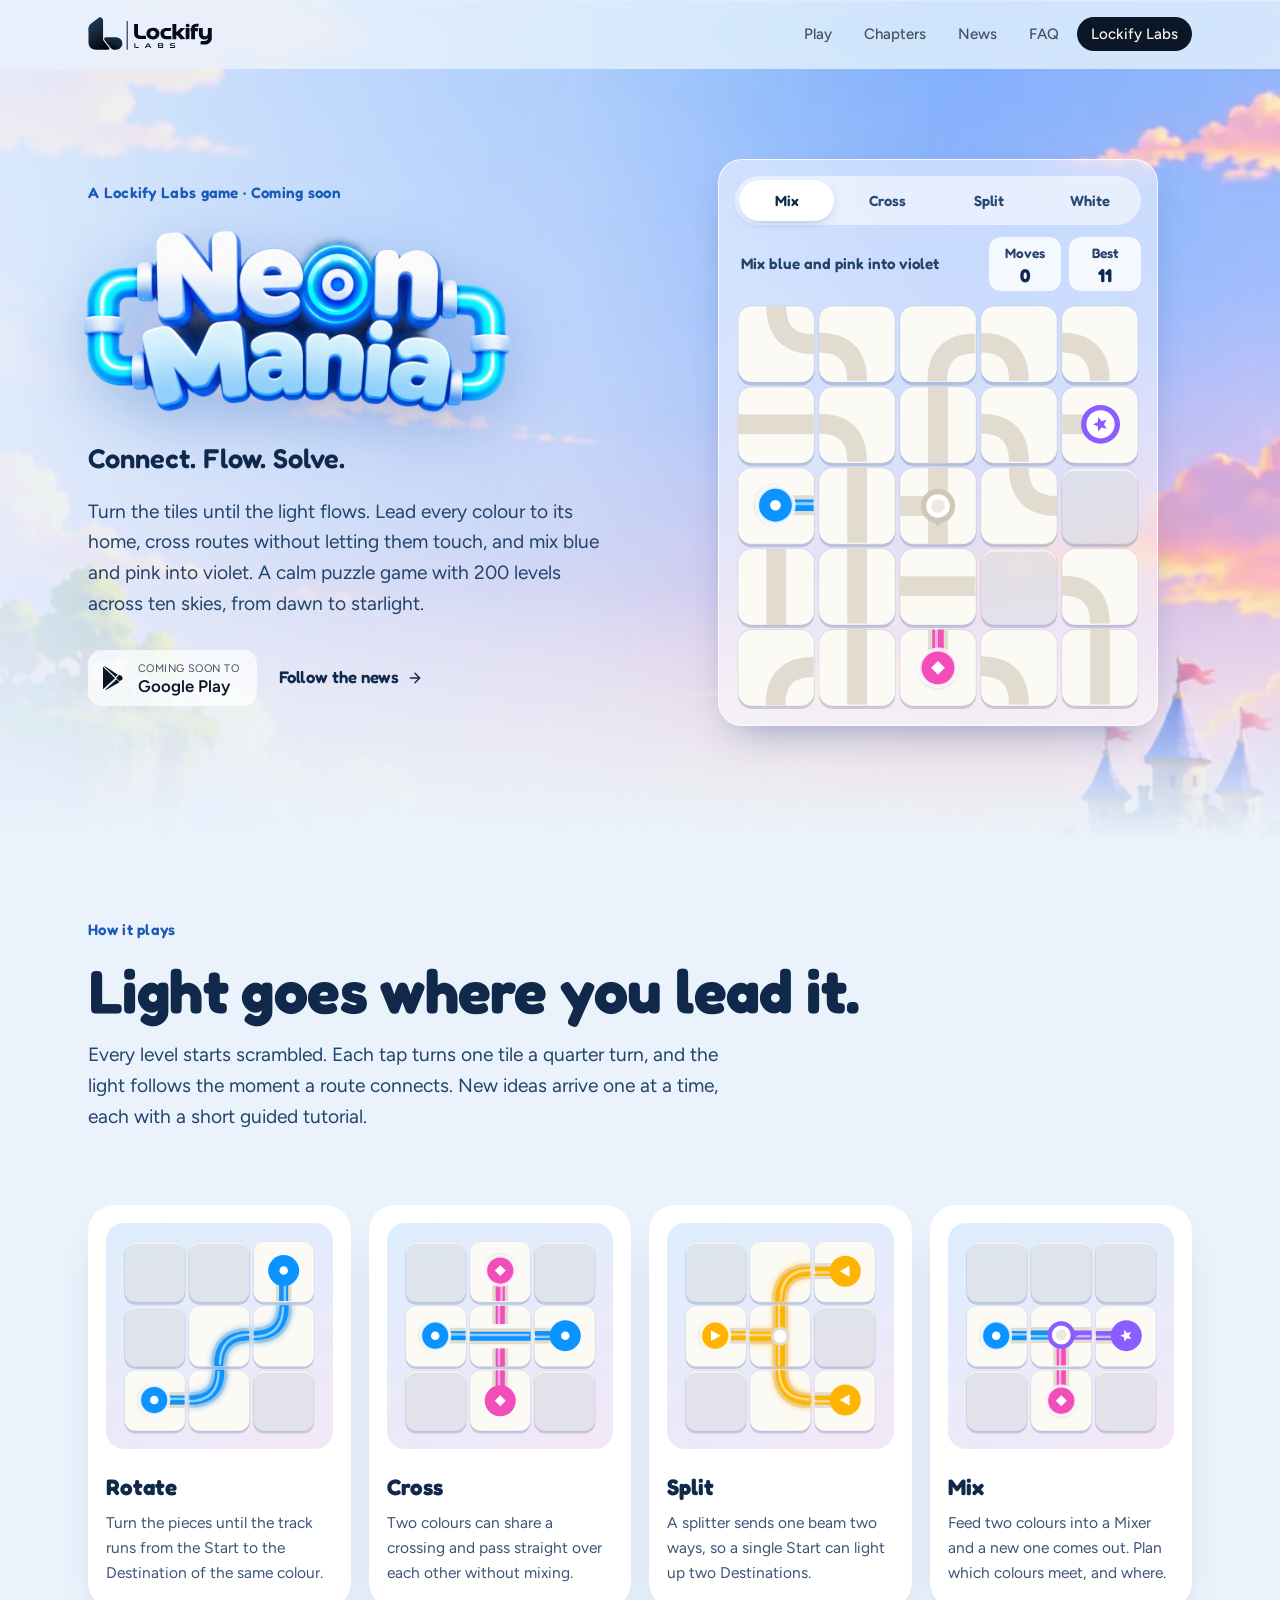
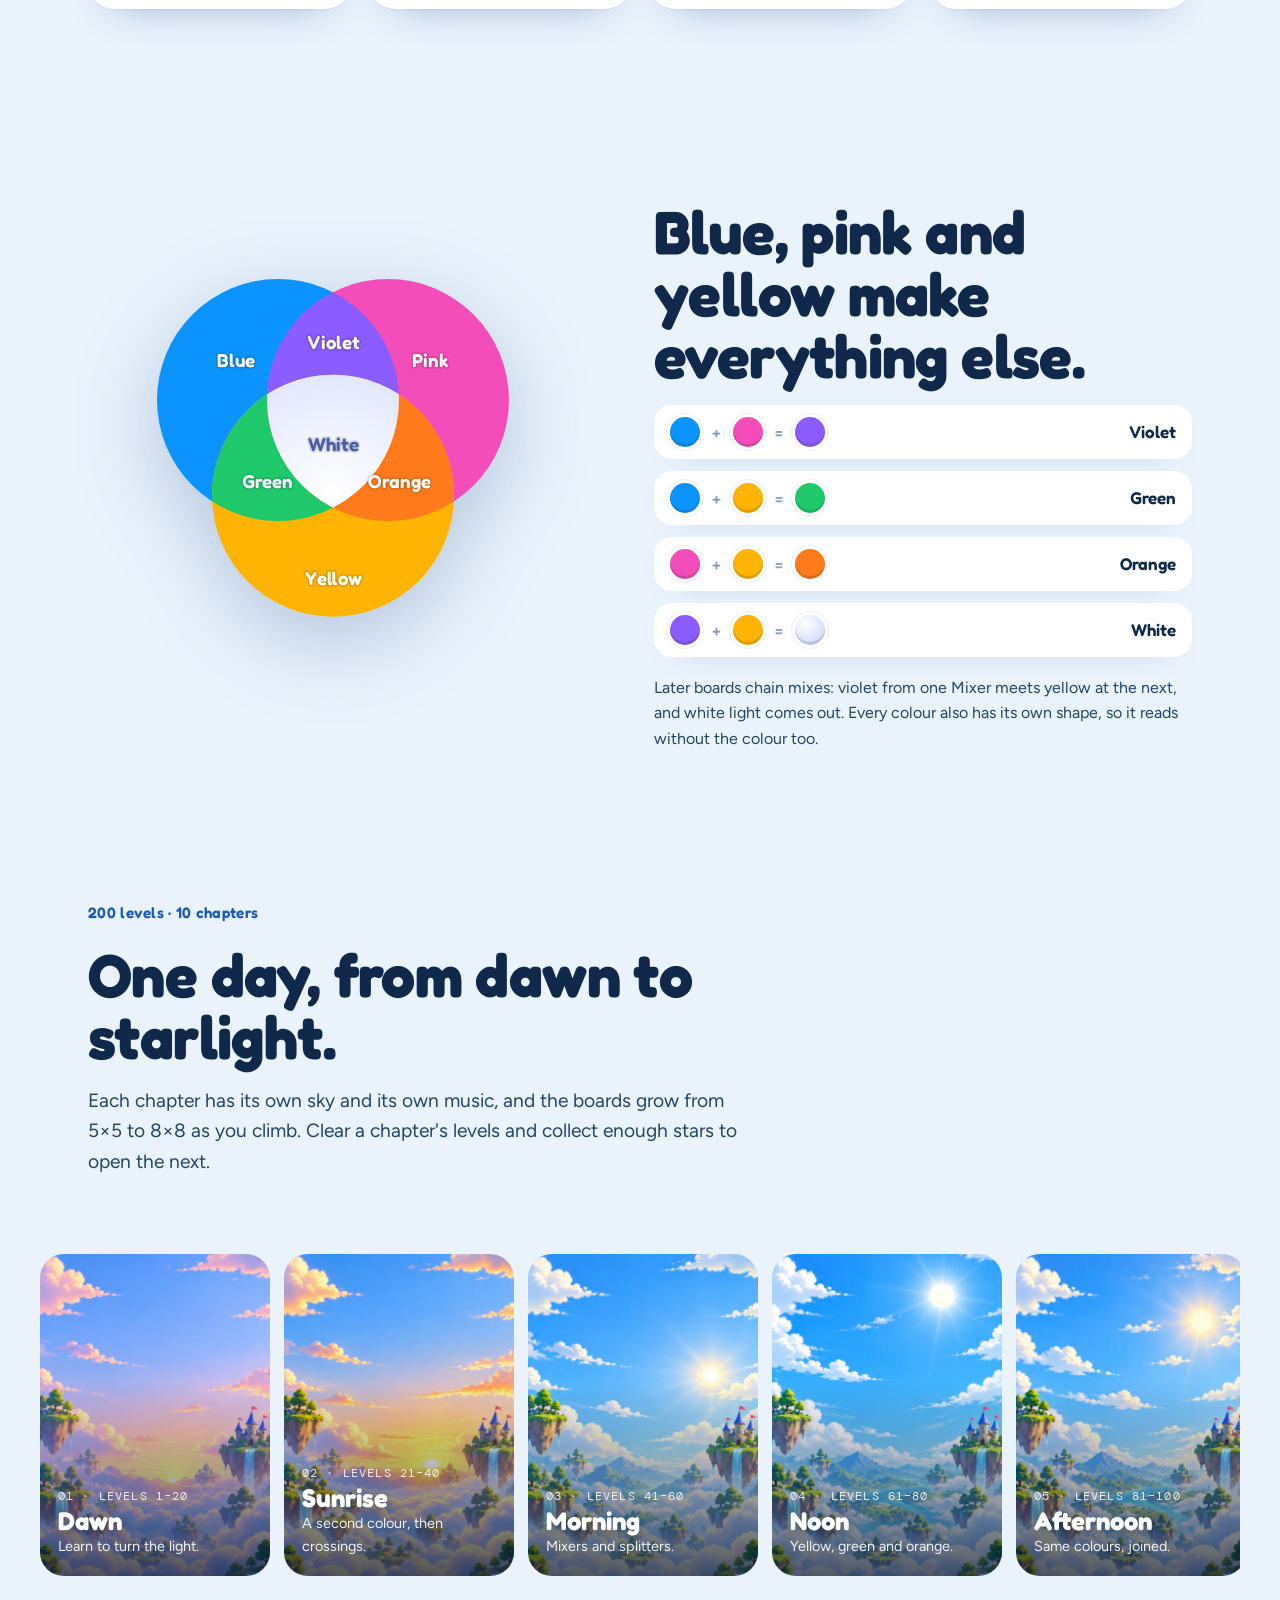
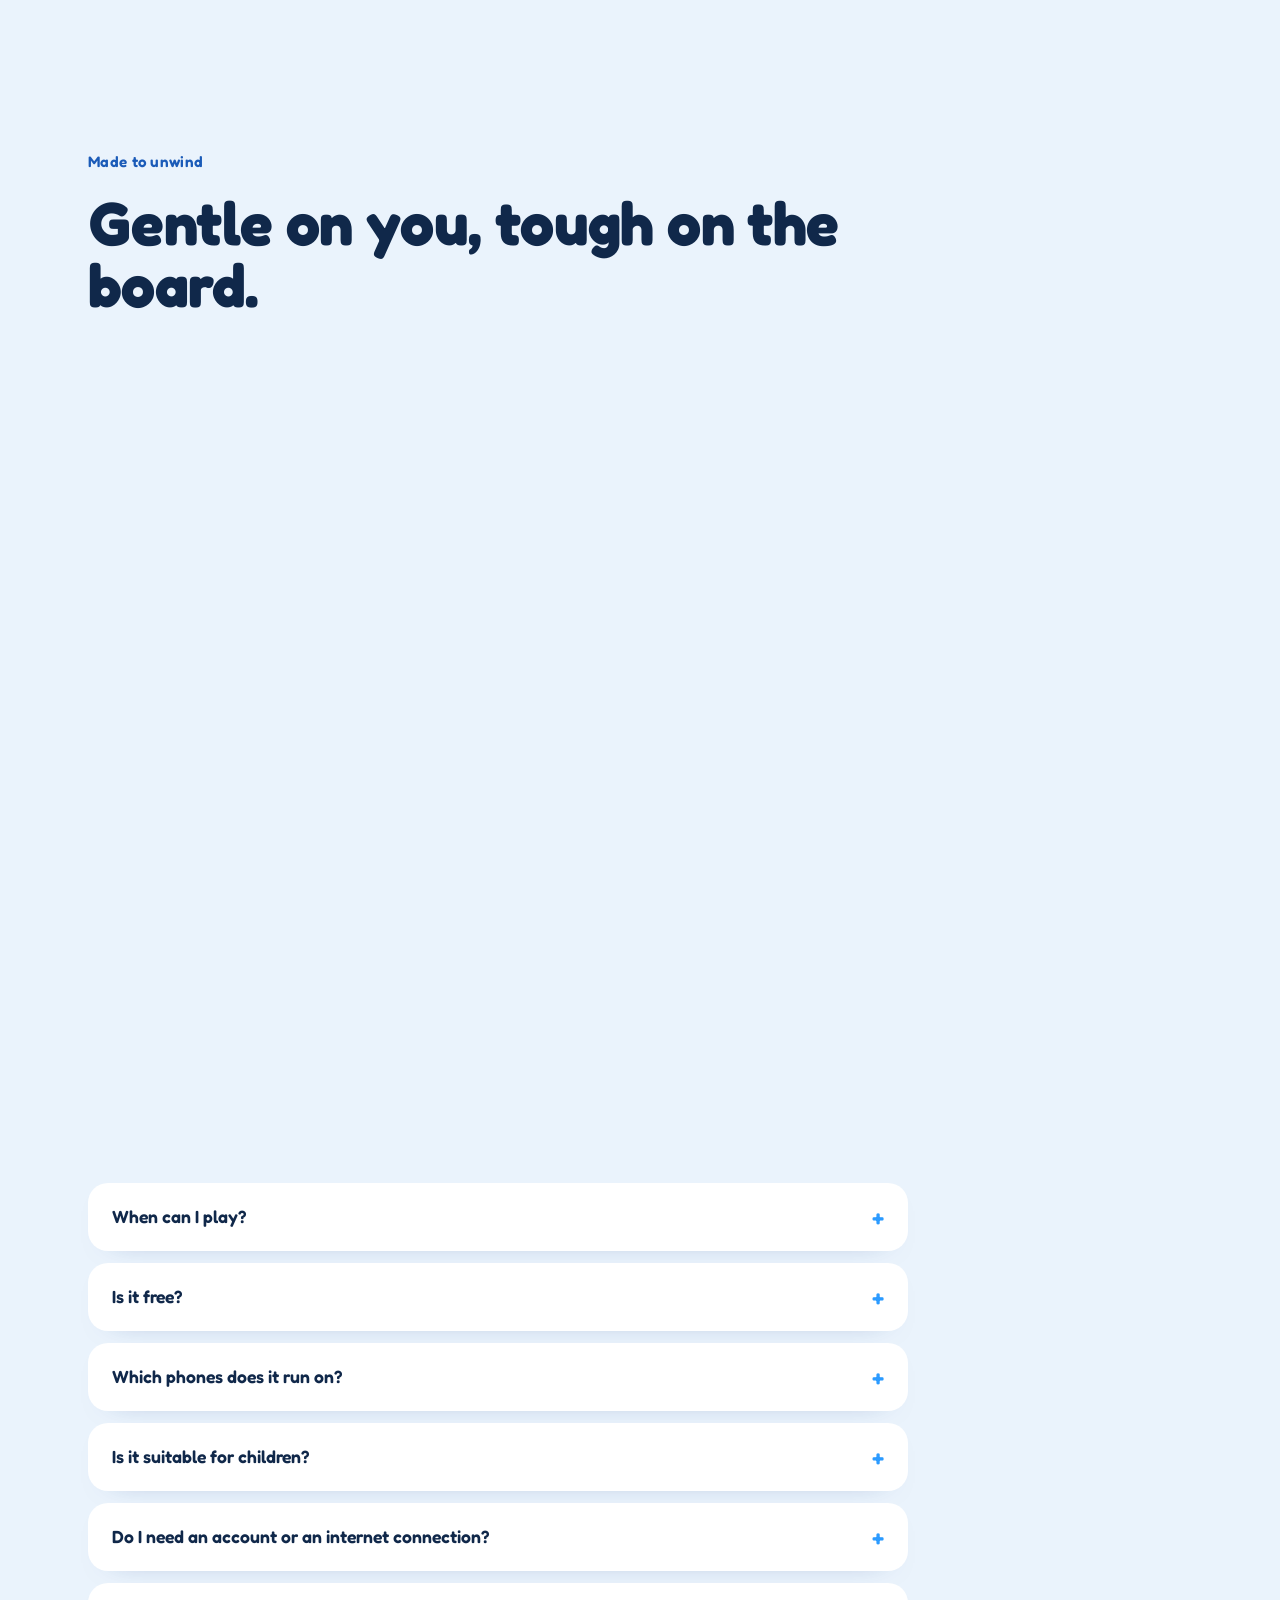
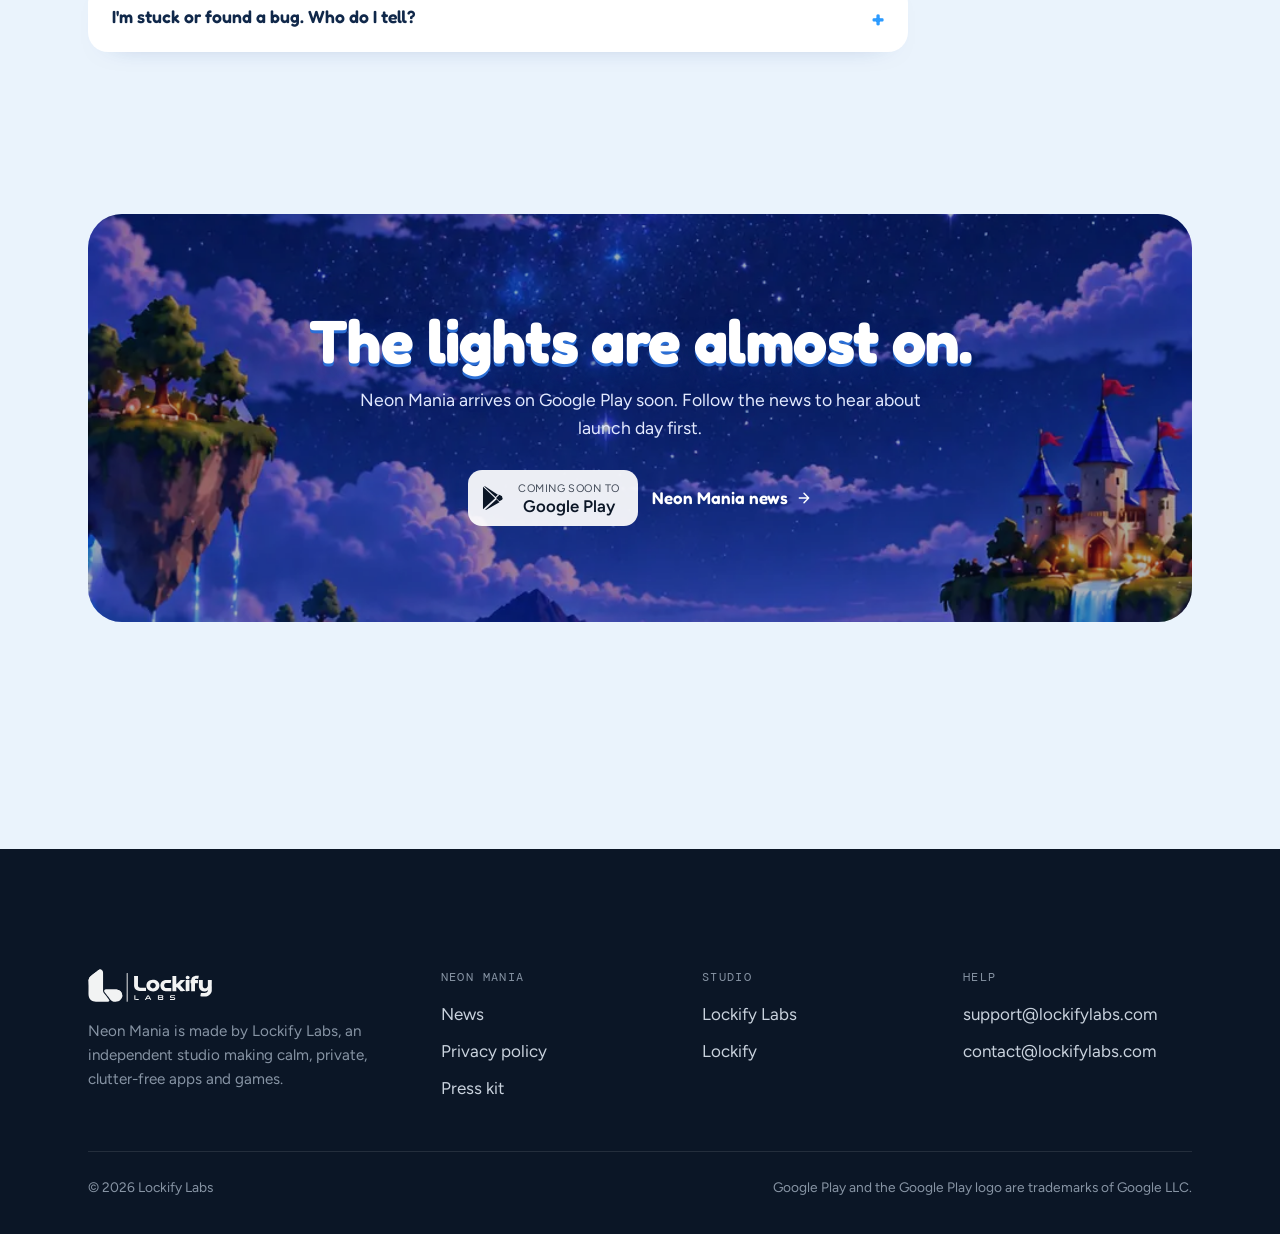
==== neon-mania/index.html @ a0895715 "Website v1 added" ====
<!DOCTYPE html>
<html lang="en">
<head>
  <meta charset="UTF-8">
  <meta name="viewport" content="width=device-width, initial-scale=1.0">
  <title>Neon Mania — A calm puzzle game about light</title>
  <meta name="description" content="Rotate tiles to lead each colour home, cross routes without touching, and mix blue and pink into violet. 200 levels across ten skies. Coming soon to Google Play.">
  <meta name="theme-color" content="#EAF3FC">
  <link rel="canonical" href="https://lockifylabs.com/neon-mania/">
  <meta property="og:type" content="website">
  <meta property="og:site_name" content="Lockify Labs">
  <meta property="og:title" content="Neon Mania — A calm puzzle game about light">
  <meta property="og:description" content="Connect. Flow. Solve. 200 levels across ten skies, coming soon to Google Play.">
  <meta property="og:url" content="https://lockifylabs.com/neon-mania/">
  <meta property="og:image" content="https://lockifylabs.com/assets/img/neon-mania-logo.png">
  <link rel="icon" type="image/png" href="/assets/img/neon-mania-icon.png">
  <link rel="apple-touch-icon" href="/assets/img/neon-mania-icon.png">
  <link rel="preconnect" href="https://fonts.googleapis.com">
  <link rel="preconnect" href="https://fonts.gstatic.com" crossorigin>
  <link href="https://fonts.googleapis.com/css2?family=Bricolage+Grotesque:opsz,wght@12..96,500..800&family=DM+Mono&family=Figtree:wght@400;500;600&family=Fredoka:wght@500;600;700&family=Instrument+Serif:ital@1&display=swap" rel="stylesheet">
  <link rel="stylesheet" href="/assets/css/site.css">
  <link rel="stylesheet" href="/assets/css/neon-mania.css">
  <script type="application/ld+json">
  {"@context":"https://schema.org","@type":"VideoGame","name":"Neon Mania","url":"https://lockifylabs.com/neon-mania/","genre":"Puzzle","gamePlatform":"Android","operatingSystem":"Android 11+","publisher":{"@type":"Organization","name":"Lockify Labs","url":"https://lockifylabs.com/"},"image":"https://lockifylabs.com/assets/img/neon-mania-icon.png"}
  </script>
</head>
<body class="nm">
<a class="skip" href="#main">Skip to content</a>

<header class="nav">
  <div class="wrap nav-inner">
    <a class="brand" href="/" aria-label="Lockify Labs home"><img src="/assets/brand/lockify-labs-logo-tight.svg" alt="Lockify Labs" width="111" height="30"></a>
    <button class="nav-toggle" aria-label="Menu" aria-expanded="false" aria-controls="nav-links"><span></span></button>
    <ul class="nav-links" id="nav-links">
      <li><a href="#play">Play</a></li>
      <li><a href="#chapters">Chapters</a></li>
      <li><a href="/neon-mania/updates/">News</a></li>
      <li><a href="#faq">FAQ</a></li>
      <li><a class="nav-cta" href="/">Lockify Labs</a></li>
    </ul>
  </div>
</header>

<main id="main">

  <!-- Hero -->
  <section class="nm-hero" id="play">
    <div class="sky"></div>
    <div class="wrap nm-hero-grid">
      <div>
        <span class="nm-eyebrow reveal">A Lockify Labs game · Coming soon</span>
        <h1><img class="nm-logo reveal d1" src="/assets/img/neon-mania-logo.png" alt="Neon Mania" width="1024" height="500"></h1>
        <p class="nm-tagline reveal d1">Connect. Flow. Solve.</p>
        <p class="nm-lede reveal d2">Turn the tiles until the light flows. Lead every colour to its home, cross routes without letting them touch, and mix blue and pink into violet. A calm puzzle game with 200 levels across ten skies, from dawn to starlight.</p>
        <div class="nm-actions reveal d3">
          <span class="play-badge is-soon" aria-label="Coming soon to Google Play">
            <svg viewBox="0 0 24 24" fill="currentColor"><path d="M3.18 23.76c.37.21.8.22 1.17.02l13.12-7.56-2.9-2.9-11.39 10.44zM20.07 10.3 17.35 8.74l-3.24 3.24 3.24 3.24 2.74-1.58c.78-.45.78-1.89-.02-2.34zM1.01.76C.99.84.98.93.98 1.02v21.96c0 .09.01.18.03.26l12.14-11.11L1.01.76zm15.27 8.28L3.35.47C2.98.27 2.57.29 2.2.5l11.39 10.43 2.69-2.69z"/></svg>
            <span><small>Coming soon to</small><strong>Google Play</strong></span>
          </span>
          <a class="arrow-link" href="/neon-mania/updates/">Follow the news
            <svg viewBox="0 0 24 24" fill="none" stroke="currentColor" stroke-width="2.2" stroke-linecap="round" stroke-linejoin="round"><path d="M5 12h14M12 5l7 7-7 7"/></svg></a>
        </div>
      </div>

      <div class="play-card frost reveal d2">
        <div class="play-tabs" role="tablist" aria-label="Puzzles">
          <button role="tab" aria-selected="true" data-puzzle="mixer">Mix</button>
          <button role="tab" aria-selected="false" data-puzzle="crossing">Cross</button>
          <button role="tab" aria-selected="false" data-puzzle="splitter">Split</button>
          <button role="tab" aria-selected="false" data-puzzle="white">White</button>
        </div>
        <div class="play-hud">
          <span class="play-hint" data-hint>Tap a tile to turn it</span>
          <span class="hud-box">Moves<b data-moves>0</b></span>
          <span class="hud-box">Best<b data-best>0</b></span>
        </div>
        <div id="play-board"></div>
        <div class="play-win" data-win aria-live="polite">
          <span><span class="stars" data-stars>★★★</span> <span data-win-text>Solved!</span></span>
          <button class="gloss" data-next>Next</button>
        </div>
      </div>
    </div>
  </section>

  <!-- Mechanics -->
  <section class="section" style="padding-top:clamp(40px,6vw,80px)">
    <div class="wrap">
      <div class="section-head">
        <span class="nm-eyebrow reveal">How it plays</span>
        <h2 class="nm-title dark reveal d1">Light goes where you lead it.</h2>
        <p class="nm-lede reveal d2">Every level starts scrambled. Each tap turns one tile a quarter turn, and the light follows the moment a route connects. New ideas arrive one at a time, each with a short guided tutorial.</p>
      </div>
      <div class="mech-grid">
        <article class="mech reveal"><div class="mech-board" data-mini="route"></div><h3>Rotate</h3><p>Turn the pieces until the track runs from the Start to the Destination of the same colour.</p></article>
        <article class="mech reveal d1"><div class="mech-board" data-mini="cross"></div><h3>Cross</h3><p>Two colours can share a crossing and pass straight over each other without mixing.</p></article>
        <article class="mech reveal d2"><div class="mech-board" data-mini="split"></div><h3>Split</h3><p>A splitter sends one beam two ways, so a single Start can light up two Destinations.</p></article>
        <article class="mech reveal d3"><div class="mech-board" data-mini="mix"></div><h3>Mix</h3><p>Feed two colours into a Mixer and a new one comes out. Plan which colours meet, and where.</p></article>
      </div>
    </div>
  </section>

  <!-- Colour wheel -->
  <section class="section" style="padding-top:0">
    <div class="wrap wheel">
      <svg class="venn reveal" viewBox="0 0 400 400" aria-hidden="true">
        <defs>
          <clipPath id="cv-b"><circle cx="150" cy="150" r="110"/></clipPath>
          <clipPath id="cv-p"><circle cx="250" cy="150" r="110"/></clipPath>
          <clipPath id="cv-y"><circle cx="200" cy="237" r="110"/></clipPath>
          <radialGradient id="cv-w"><stop offset="0" stop-color="#fff"/><stop offset="1" stop-color="#E4E8FF"/></radialGradient>
        </defs>
        <circle cx="150" cy="150" r="110" fill="#0B93FF"/>
        <circle cx="250" cy="150" r="110" fill="#F24DB8"/>
        <circle cx="200" cy="237" r="110" fill="#FFB302"/>
        <g clip-path="url(#cv-b)"><circle cx="250" cy="150" r="110" fill="#8B5CFF"/><circle cx="200" cy="237" r="110" fill="#1FC96B"/></g>
        <g clip-path="url(#cv-p)"><circle cx="200" cy="237" r="110" fill="#FF7A1A"/></g>
        <g clip-path="url(#cv-b)"><g clip-path="url(#cv-p)"><circle cx="200" cy="237" r="110" fill="url(#cv-w)"/></g></g>
        <g class="venn-labels" font-family="Fredoka, sans-serif" font-weight="600" font-size="17" fill="#fff" text-anchor="middle">
          <text x="112" y="120">Blue</text><text x="288" y="120">Pink</text><text x="200" y="318">Yellow</text>
          <text x="200" y="104">Violet</text><text x="140" y="230">Green</text><text x="260" y="230">Orange</text>
          <text x="200" y="196" fill="#4A5BA8">White</text>
        </g>
      </svg>
      <div>
        <span class="nm-eyebrow reveal">Seven colours, one wheel</span>
        <h2 class="nm-title dark reveal d1" style="margin:14px 0 18px">Blue, pink and yellow make everything else.</h2>
        <div class="recipes">
          <div class="recipe reveal"><i class="c-blue"></i><span class="op">+</span><i class="c-pink"></i><span class="op">=</span><i class="c-violet"></i><span class="name">Violet</span></div>
          <div class="recipe reveal d1"><i class="c-blue"></i><span class="op">+</span><i class="c-yellow"></i><span class="op">=</span><i class="c-green"></i><span class="name">Green</span></div>
          <div class="recipe reveal d2"><i class="c-pink"></i><span class="op">+</span><i class="c-yellow"></i><span class="op">=</span><i class="c-orange"></i><span class="name">Orange</span></div>
          <div class="recipe reveal d3"><i class="c-violet"></i><span class="op">+</span><i class="c-yellow"></i><span class="op">=</span><i class="c-white"></i><span class="name">White</span></div>
        </div>
        <p class="nm-lede reveal" style="margin-top:18px;font-size:1rem">Later boards chain mixes: violet from one Mixer meets yellow at the next, and white light comes out. Every colour also has its own shape, so it reads without the colour too.</p>
      </div>
    </div>
  </section>

  <!-- Chapters -->
  <section class="section" id="chapters" style="padding-top:0">
    <div class="wrap">
      <div class="section-head">
        <span class="nm-eyebrow reveal">200 levels · 10 chapters</span>
        <h2 class="nm-title dark reveal d1">One day, from dawn to starlight.</h2>
        <p class="nm-lede reveal d2">Each chapter has its own sky and its own music, and the boards grow from 5×5 to 8×8 as you climb. Clear a chapter's levels and collect enough stars to open the next.</p>
      </div>
      <div class="chapters reveal" tabindex="0" aria-label="Chapters">
        <article class="chapter"><img src="/assets/img/skies/dawn.webp" alt="" loading="lazy"><span class="n">01 · LEVELS 1–20</span><h3>Dawn</h3><p>Learn to turn the light.</p></article>
        <article class="chapter"><img src="/assets/img/skies/sunrise.webp" alt="" loading="lazy"><span class="n">02 · LEVELS 21–40</span><h3>Sunrise</h3><p>A second colour, then crossings.</p></article>
        <article class="chapter"><img src="/assets/img/skies/morning.webp" alt="" loading="lazy"><span class="n">03 · LEVELS 41–60</span><h3>Morning</h3><p>Mixers and splitters.</p></article>
        <article class="chapter"><img src="/assets/img/skies/noon.webp" alt="" loading="lazy"><span class="n">04 · LEVELS 61–80</span><h3>Noon</h3><p>Yellow, green and orange.</p></article>
        <article class="chapter"><img src="/assets/img/skies/afternoon.webp" alt="" loading="lazy"><span class="n">05 · LEVELS 81–100</span><h3>Afternoon</h3><p>Same colours, joined.</p></article>
        <article class="chapter"><img src="/assets/img/skies/golden-hour.webp" alt="" loading="lazy"><span class="n">06 · LEVELS 101–120</span><h3>Golden Hour</h3><p>Bigger boards, white light.</p></article>
        <article class="chapter"><img src="/assets/img/skies/sunset.webp" alt="" loading="lazy"><span class="n">07 · LEVELS 121–140</span><h3>Sunset</h3><p>Build white from scratch.</p></article>
        <article class="chapter"><img src="/assets/img/skies/dusk.webp" alt="" loading="lazy"><span class="n">08 · LEVELS 141–160</span><h3>Dusk</h3><p>Onto the 8×8 boards.</p></article>
        <article class="chapter"><img src="/assets/img/skies/night.webp" alt="" loading="lazy"><span class="n">09 · LEVELS 161–180</span><h3>Night</h3><p>Long chains, many crossings.</p></article>
        <article class="chapter"><img src="/assets/img/skies/starlight.webp" alt="" loading="lazy"><span class="n">10 · LEVELS 181–200</span><h3>Starlight</h3><p>The finale.</p></article>
      </div>
    </div>
  </section>

  <!-- Features -->
  <section class="section" style="padding-top:0">
    <div class="wrap">
      <div class="section-head">
        <span class="nm-eyebrow reveal">Made to unwind</span>
        <h2 class="nm-title dark reveal d1">Gentle on you, tough on the board.</h2>
      </div>
      <div class="feats">
        <div class="feat reveal"><div class="feat-ico" style="background:#FFB302"><svg viewBox="0 0 24 24" fill="currentColor"><path d="M12 2.5l2.9 6 6.6.9-4.8 4.6 1.2 6.5L12 17.4l-5.9 3.1 1.2-6.5L2.5 9.4l6.6-.9z"/></svg></div><h3>Stars and Perfect</h3><p>Fewer taps earn more stars. Match the fewest moves possible, with no help, and the level turns gold.</p></div>
        <div class="feat reveal d1"><div class="feat-ico" style="background:#F24DB8"><svg viewBox="0 0 24 24" fill="none" stroke="currentColor" stroke-width="2" stroke-linecap="round" stroke-linejoin="round"><rect x="3" y="8" width="18" height="13" rx="2"/><path d="M12 8v13M3 12h18M7.5 8a2.5 2.5 0 1 1 4.5-1.5A2.5 2.5 0 1 1 16.5 8"/></svg></div><h3>Daily Gift</h3><p>A small present every day: extra moves, extra time, hints and solutions.</p></div>
        <div class="feat reveal d2"><div class="feat-ico" style="background:#0B93FF"><svg viewBox="0 0 24 24" fill="none" stroke="currentColor" stroke-width="2" stroke-linecap="round" stroke-linejoin="round"><circle cx="12" cy="12" r="9"/><path d="M9.5 9a2.5 2.5 0 1 1 3.5 2.3c-.6.3-1 .9-1 1.6V14M12 17.5h.01"/></svg></div><h3>Guided tutorials</h3><p>Each new idea gets a short hands-on lesson you can skip, and replay any time.</p></div>
        <div class="feat reveal"><div class="feat-ico" style="background:#8B5CFF"><svg viewBox="0 0 24 24" fill="none" stroke="currentColor" stroke-width="2" stroke-linecap="round" stroke-linejoin="round"><path d="M9 18V5l12-2v13"/><circle cx="6" cy="18" r="3"/><circle cx="18" cy="16" r="3"/></svg></div><h3>Music that follows the sky</h3><p>Soft layered music changes with each chapter, from birdsong at dawn to quiet night tones.</p></div>
        <div class="feat reveal d1"><div class="feat-ico" style="background:#1FC96B"><svg viewBox="0 0 24 24" fill="none" stroke="currentColor" stroke-width="2" stroke-linecap="round" stroke-linejoin="round"><path d="M18 10h-1.26A8 8 0 1 0 9 20h9a5 5 0 0 0 0-10z"/></svg></div><h3>Your progress, safe</h3><p>No account needed. Sign in to Google Play Games to back up your progress and carry it to a new phone.</p></div>
        <div class="feat reveal d2"><div class="feat-ico" style="background:#FF7A1A"><svg viewBox="0 0 24 24" fill="none" stroke="currentColor" stroke-width="2" stroke-linecap="round" stroke-linejoin="round"><circle cx="7" cy="7" r="3"/><path d="M17 4l3 5h-6z"/><rect x="4" y="14" width="6" height="6" rx="1"/><path d="M17 14l3 3-3 3-3-3z"/></svg></div><h3>Colour and shape</h3><p>Every colour carries its own symbol, so routes stay readable for colour-blind players.</p></div>
      </div>
    </div>
  </section>

  <!-- FAQ -->
  <section class="section" id="faq" style="padding-top:0">
    <div class="wrap">
      <div class="section-head">
        <span class="nm-eyebrow reveal">Questions</span>
        <h2 class="nm-title dark reveal d1">Good to know</h2>
      </div>
      <div class="faq reveal">
        <details><summary>When can I play?</summary><p>Neon Mania is coming soon to Google Play. Check the <a href="/neon-mania/updates/">news page</a>, or come back here; the button above will change to a download link on launch day.</p></details>
        <details><summary>Is it free?</summary><p>Yes, it is free to play. You can watch an optional ad for extra items, there are occasional ads between levels, and item packs are available to buy. Neon Mania Plus is a one-time purchase that removes the ads between levels.</p></details>
        <details><summary>Which phones does it run on?</summary><p>Android phones and tablets running Android 11 or newer. An iPhone version is not planned yet.</p></details>
        <details><summary>Is it suitable for children?</summary><p>Yes. Neon Mania is made for all ages. Younger players never see personalised ads, and children under 13 only see ads suitable for them. The <a href="/neon-mania/privacy/">privacy policy</a> has the details.</p></details>
        <details><summary>Do I need an account or an internet connection?</summary><p>No account is needed, and the levels play offline. Ads, purchases and the optional Google Play Games cloud save need a connection.</p></details>
        <details><summary>I'm stuck or found a bug. Who do I tell?</summary><p>Write to <a href="mailto:support@lockifylabs.com">support@lockifylabs.com</a>, or use Settings → Send Feedback in the game, which fills in your phone and game version for us.</p></details>
      </div>
    </div>
  </section>

  <!-- CTA -->
  <section class="section" style="padding-top:0">
    <div class="wrap">
      <div class="nm-cta reveal">
        <img src="/assets/img/skies/starlight.webp" alt="" loading="lazy">
        <h2 class="nm-title">The lights are almost on.</h2>
        <p>Neon Mania arrives on Google Play soon. Follow the news to hear about launch day first.</p>
        <div class="row">
          <span class="play-badge is-soon" aria-label="Coming soon to Google Play">
            <svg viewBox="0 0 24 24" fill="currentColor"><path d="M3.18 23.76c.37.21.8.22 1.17.02l13.12-7.56-2.9-2.9-11.39 10.44zM20.07 10.3 17.35 8.74l-3.24 3.24 3.24 3.24 2.74-1.58c.78-.45.78-1.89-.02-2.34zM1.01.76C.99.84.98.93.98 1.02v21.96c0 .09.01.18.03.26l12.14-11.11L1.01.76zm15.27 8.28L3.35.47C2.98.27 2.57.29 2.2.5l11.39 10.43 2.69-2.69z"/></svg>
            <span><small>Coming soon to</small><strong>Google Play</strong></span>
          </span>
          <a class="arrow-link" href="/neon-mania/updates/">Neon Mania news
            <svg viewBox="0 0 24 24" fill="none" stroke="currentColor" stroke-width="2.2" stroke-linecap="round" stroke-linejoin="round"><path d="M5 12h14M12 5l7 7-7 7"/></svg></a>
        </div>
      </div>
    </div>
  </section>

</main>

<footer class="footer" id="contact">
  <div class="wrap">
    <div class="footer-grid" style="padding-top:0">
      <div class="footer-brand">
        <img src="/assets/brand/lockify-labs-logo-tight.svg" alt="Lockify Labs" width="125" height="34">
        <p>Neon Mania is made by Lockify Labs, an independent studio making calm, private, clutter-free apps and games.</p>
      </div>
      <div><h4>Neon Mania</h4><ul><li><a href="/neon-mania/updates/">News</a></li><li><a href="/neon-mania/privacy/">Privacy policy</a></li><li><a href="/press/#neon-mania">Press kit</a></li></ul></div>
      <div><h4>Studio</h4><ul><li><a href="/">Lockify Labs</a></li><li><a href="https://getlockifyapp.com" rel="noopener">Lockify</a></li></ul></div>
      <div><h4>Help</h4><ul><li><a href="mailto:support@lockifylabs.com">support@lockifylabs.com</a></li><li><a href="mailto:contact@lockifylabs.com">contact@lockifylabs.com</a></li></ul></div>
    </div>
    <div class="footer-base"><span>© <span data-year>2026</span> Lockify Labs</span><span>Google Play and the Google Play logo are trademarks of Google LLC.</span></div>
  </div>
</footer>

<script src="/assets/js/site.js"></script>
<script src="/assets/js/board.js"></script>
<script>
  (function () {
    var N = 0, E = 1, S = 2, W = 3;
    var minis = {
      route: { rows: 3, cols: 3, solved: true, fill: 0, cells: [[2, 0, 'start', [E], 'blue'], [2, 1, 'curve', [W, N]], [1, 1, 'curve', [S, E]], [1, 2, 'curve', [W, N]], [0, 2, 'dest', [S], 'blue']] },
      cross: { rows: 3, cols: 3, solved: true, fill: 0, cells: [[1, 0, 'start', [E], 'blue'], [1, 1, 'cross'], [1, 2, 'dest', [W], 'blue'], [0, 1, 'start', [S], 'pink'], [2, 1, 'dest', [N], 'pink']] },
      split: { rows: 3, cols: 3, solved: true, fill: 0, cells: [[1, 0, 'start', [E], 'yellow'], [1, 1, 'splitter', [W, N, S]], [0, 1, 'curve', [S, E]], [0, 2, 'dest', [W], 'yellow'], [2, 1, 'curve', [N, E]], [2, 2, 'dest', [W], 'yellow']] },
      mix: { rows: 3, cols: 3, solved: true, fill: 0, cells: [[1, 0, 'start', [E], 'blue'], [2, 1, 'start', [N], 'pink'], [1, 1, 'mixer', [W, S, E]], [1, 2, 'dest', [W], 'violet']] }
    };
    document.querySelectorAll('[data-mini]').forEach(function (host) {
      var p = minis[host.getAttribute('data-mini')];
      p.label = host.parentNode.querySelector('h3').textContent + ' example';
      NeonBoard.mount(host, p, { interactive: false });
    });

    var order = ['mixer', 'crossing', 'splitter', 'white'];
    var hints = {
      mixer: 'Mix blue and pink into violet',
      crossing: 'Cross the two routes',
      splitter: 'Light both destinations',
      white: 'Violet and yellow make white'
    };
    var host = document.getElementById('play-board');
    var tabs = document.querySelectorAll('.play-tabs button');
    var movesEl = document.querySelector('[data-moves]');
    var bestEl = document.querySelector('[data-best]');
    var hintEl = document.querySelector('[data-hint]');
    var win = document.querySelector('[data-win]');
    var winText = document.querySelector('[data-win-text]');
    var starsEl = document.querySelector('[data-stars]');
    var current = 'mixer';

    // The game's own star rule (LevelThresholds): gold = min + max(2, 15%), silver = min + max(5, 40%).
    function stars(moves, min) {
      if (moves <= min + Math.max(2, Math.ceil(min * 0.15))) return 3;
      if (moves <= min + Math.max(5, Math.ceil(min * 0.4))) return 2;
      return 1;
    }

    function load(name) {
      current = name;
      tabs.forEach(function (t) { t.setAttribute('aria-selected', t.getAttribute('data-puzzle') === name ? 'true' : 'false'); });
      win.classList.remove('show');
      host.classList.remove('nb-won');
      hintEl.textContent = hints[name];
      movesEl.textContent = '0';
      var board = NeonBoard.mount(host, NeonPuzzles[name], {
        onMove: function (n) { movesEl.textContent = n; },
        onWin: function (n, min) {
          var s = stars(n, min);
          starsEl.innerHTML = '★★★'.slice(0, s) + '<span class="off">' + '★★★'.slice(0, 3 - s) + '</span>';
          winText.textContent = n <= min ? 'Perfect!' : 'Solved in ' + n + ' moves';
          win.classList.add('show');
        }
      });
      bestEl.textContent = board.minMoves;
    }

    tabs.forEach(function (t) { t.addEventListener('click', function () { load(t.getAttribute('data-puzzle')); }); });
    document.querySelector('[data-next]').addEventListener('click', function () {
      load(order[(order.indexOf(current) + 1) % order.length]);
    });
    load('mixer');
  })();
</script>
</body>
</html>
---- assets/css/site.css ----
/* Lockify Labs — studio styles shared by every page. */

:root {
  --paper: #F6F3EC;
  --paper-2: #EFEADF;
  --paper-3: #E6DFD1;
  --card: #FFFDF8;
  --ink: #0B1626;
  --ink-2: #44505F;
  --ink-3: #7D8693;
  --line: rgba(11, 22, 38, 0.11);
  --line-2: rgba(11, 22, 38, 0.2);
  --navy: #1C3550;
  --navy-2: #2E5079;
  --accent: #2E5BFF;

  --lockify-bg: #0C0E0D;
  --lockify-card: #151917;
  --lockify-teal: #3DD9A4;
  --lockify-text: #E4EAE5;
  --lockify-muted: #8A9B90;

  --nm-blue: #0B93FF;
  --nm-pink: #F24DB8;
  --nm-yellow: #FFB302;
  --nm-green: #1FC96B;
  --nm-orange: #FF7A1A;
  --nm-violet: #8B5CFF;

  --font-display: 'Bricolage Grotesque', 'Figtree', system-ui, sans-serif;
  --font-serif: 'Instrument Serif', Georgia, serif;
  --font-body: 'Figtree', system-ui, -apple-system, sans-serif;
  --font-mono: 'DM Mono', ui-monospace, monospace;
  --font-game: 'Fredoka', 'Figtree', system-ui, sans-serif;

  --wrap: 1200px;
  --gutter: clamp(16px, 4vw, 48px);
  --radius: 28px;
  --radius-sm: 16px;
  --ease: cubic-bezier(0.22, 1, 0.36, 1);
}

*, *::before, *::after { box-sizing: border-box; margin: 0; padding: 0; }
html { scroll-behavior: smooth; -webkit-text-size-adjust: 100%; }
body {
  background: var(--paper);
  color: var(--ink);
  font-family: var(--font-body);
  font-size: 17px;
  line-height: 1.6;
  -webkit-font-smoothing: antialiased;
  overflow-x: hidden;
}
img, svg { display: block; max-width: 100%; }
a { color: inherit; text-decoration: none; }
button { font: inherit; color: inherit; background: none; border: 0; cursor: pointer; }
::selection { background: var(--navy); color: var(--paper); }
:focus-visible { outline: 2px solid var(--accent); outline-offset: 3px; border-radius: 6px; }

.wrap { max-width: var(--wrap); margin: 0 auto; padding: 0 var(--gutter); }
.skip { position: absolute; left: -999px; top: 8px; background: var(--ink); color: var(--paper); padding: 8px 14px; border-radius: 8px; z-index: 100; }
.skip:focus { left: 8px; }

/* ── Type ── */
.eyebrow {
  font-family: var(--font-mono);
  font-size: 0.74rem;
  letter-spacing: 0.14em;
  text-transform: uppercase;
  color: var(--ink-3);
  display: inline-flex;
  align-items: center;
  gap: 10px;
}
.eyebrow::before { content: ''; width: 18px; height: 1px; background: currentColor; }
.display {
  font-family: var(--font-display);
  font-weight: 700;
  font-size: clamp(2.6rem, 7.2vw, 6.4rem);
  line-height: 0.96;
  letter-spacing: -0.035em;
}
.h2 {
  font-family: var(--font-display);
  font-weight: 700;
  font-size: clamp(2rem, 4.6vw, 3.6rem);
  line-height: 1.02;
  letter-spacing: -0.03em;
}
.h3 { font-family: var(--font-display); font-weight: 650; font-size: 1.35rem; letter-spacing: -0.015em; line-height: 1.2; }
.serif { font-family: var(--font-serif); font-style: italic; font-weight: 400; letter-spacing: -0.01em; }
.lede { font-size: clamp(1.05rem, 1.6vw, 1.22rem); color: var(--ink-2); max-width: 36em; }
.muted { color: var(--ink-3); }

/* ── Nav ── */
.nav {
  position: sticky; top: 0; z-index: 50;
  background: color-mix(in srgb, var(--paper) 82%, transparent);
  backdrop-filter: saturate(1.4) blur(14px);
  -webkit-backdrop-filter: saturate(1.4) blur(14px);
  border-bottom: 1px solid transparent;
  transition: border-color 0.3s;
}
.nav.scrolled { border-color: var(--line); }
.nav-inner { display: flex; align-items: center; justify-content: space-between; gap: 16px; height: 68px; }
.brand { display: flex; align-items: center; gap: 10px; flex-shrink: 0; }
.brand img { height: 34px; width: auto; }
.nav-links { display: flex; align-items: center; gap: 4px; list-style: none; }
.nav-links a {
  font-size: 0.94rem; font-weight: 500; color: var(--ink-2);
  padding: 8px 14px; border-radius: 999px; transition: background 0.2s, color 0.2s;
}
.nav-links a:hover, .nav-links a[aria-current] { background: var(--paper-2); color: var(--ink); }
.nav-links .nav-cta { background: var(--ink); color: var(--paper); }
.nav-links .nav-cta:hover { background: var(--navy); color: var(--paper); }
.nav-toggle { display: none; width: 42px; height: 42px; border-radius: 12px; align-items: center; justify-content: center; }
.nav-toggle span, .nav-toggle span::before, .nav-toggle span::after {
  display: block; width: 18px; height: 2px; background: var(--ink); border-radius: 2px; position: relative; transition: transform 0.3s var(--ease);
}
.nav-toggle span::before, .nav-toggle span::after { content: ''; position: absolute; left: 0; }
.nav-toggle span::before { top: -6px; }
.nav-toggle span::after { top: 6px; }
.nav.open .nav-toggle span { background: transparent; }
.nav.open .nav-toggle span::before { transform: translateY(6px) rotate(45deg); }
.nav.open .nav-toggle span::after { transform: translateY(-6px) rotate(-45deg); }

@media (max-width: 760px) {
  .nav-toggle { display: inline-flex; }
  .nav-links {
    position: absolute; top: 68px; left: 0; right: 0;
    flex-direction: column; align-items: stretch; gap: 2px;
    padding: 10px var(--gutter) 18px;
    background: var(--paper); border-bottom: 1px solid var(--line);
    display: none;
  }
  .nav.open .nav-links { display: flex; }
  .nav-links a { display: block; padding: 12px 14px; font-size: 1.05rem; }
}

/* ── Buttons ── */
.btn {
  display: inline-flex; align-items: center; justify-content: center; gap: 10px;
  font-weight: 600; font-size: 0.98rem; line-height: 1;
  padding: 15px 22px; border-radius: 999px;
  transition: transform 0.25s var(--ease), background 0.2s, box-shadow 0.25s;
}
.btn svg { width: 18px; height: 18px; flex-shrink: 0; }
.btn:hover { transform: translateY(-2px); }
.btn-ink { background: var(--ink); color: var(--paper); }
.btn-ink:hover { background: var(--navy); box-shadow: 0 10px 30px -12px rgba(11, 22, 38, 0.6); }
.btn-line { border: 1.5px solid var(--line-2); color: var(--ink); }
.btn-line:hover { border-color: var(--ink); }
.btn-soon { background: var(--paper-2); color: var(--ink-2); cursor: default; }
.btn-soon:hover { transform: none; }
.arrow-link { display: inline-flex; align-items: center; gap: 8px; font-weight: 600; }
.arrow-link svg { width: 16px; height: 16px; transition: transform 0.25s var(--ease); }
.arrow-link:hover svg { transform: translateX(4px); }

.play-badge {
  display: inline-flex; align-items: center; gap: 12px;
  background: var(--ink); color: #fff; border-radius: 14px; padding: 10px 18px 10px 14px;
  transition: transform 0.25s var(--ease);
}
.play-badge:hover { transform: translateY(-2px); }
.play-badge svg { width: 24px; height: 24px; }
.play-badge small { display: block; font-size: 0.68rem; letter-spacing: 0.04em; opacity: 0.75; text-transform: uppercase; }
.play-badge strong { display: block; font-size: 1.05rem; font-weight: 600; line-height: 1.1; }
.play-badge.is-soon { background: rgba(255, 255, 255, 0.72); color: var(--ink); cursor: default; }
.play-badge.is-soon:hover { transform: none; }

/* ── Sections ── */
.section { padding: clamp(80px, 12vw, 150px) 0; }
.section-head { display: grid; gap: 18px; margin-bottom: clamp(40px, 6vw, 72px); max-width: 820px; }
.rule { border: 0; border-top: 1px solid var(--line); }

/* ── Home hero ── */
.hero { padding: clamp(48px, 9vw, 110px) 0 clamp(56px, 8vw, 96px); position: relative; overflow-x: clip; }
.hero-grid { display: grid; grid-template-columns: 1.35fr 1fr; gap: clamp(32px, 6vw, 80px); align-items: center; }
.hero h1 { margin: 22px 0 28px; }
.hero h1 .serif { font-size: 1.08em; letter-spacing: -0.02em; }
.hero-actions { display: flex; flex-wrap: wrap; gap: 12px; margin-top: 36px; }
.hero-mark { position: relative; aspect-ratio: 1; max-width: 460px; justify-self: end; width: 100%; }
.hero-mark .halo {
  position: absolute; inset: 6%; border-radius: 50%;
  background: radial-gradient(closest-side, rgba(46, 91, 255, 0.16), rgba(46, 91, 255, 0) 70%);
  animation: breathe 6s ease-in-out infinite;
}
.hero-mark .orbit { position: absolute; inset: 0; border-radius: 50%; border: 1px dashed var(--line-2); animation: spin 60s linear infinite; }
.hero-mark .orbit::after {
  content: ''; position: absolute; top: 12%; left: 12%; width: 12px; height: 12px; border-radius: 50%;
  background: var(--nm-pink); box-shadow: 0 0 0 6px rgba(242, 77, 184, 0.15);
}
.hero-mark .orbit.two { inset: 13%; animation-duration: 38s; animation-direction: reverse; }
.hero-mark .orbit.two::after { background: var(--lockify-teal); box-shadow: 0 0 0 6px rgba(61, 217, 164, 0.18); top: auto; bottom: 4%; left: 50%; }
.hero-mark .orbit.three { inset: 26%; border-style: solid; border-color: var(--line); animation-duration: 24s; }
.hero-mark .orbit.three::after { background: var(--nm-yellow); box-shadow: 0 0 0 6px rgba(255, 179, 2, 0.18); top: 50%; left: auto; right: -6px; }
.hero-mark svg.mark { position: absolute; inset: 31%; width: 38%; height: 38%; overflow: visible; filter: drop-shadow(0 24px 30px rgba(11, 22, 38, 0.25)); }
.mark-stem { transform-box: fill-box; transform-origin: 50% 100%; animation: stem-up 0.9s var(--ease) both 0.15s; }
.mark-foot { transform-box: fill-box; transform-origin: 0% 0%; animation: latch 1.1s var(--ease) both 0.7s; }
@keyframes stem-up { from { transform: scaleY(0.15); opacity: 0; } to { transform: none; opacity: 1; } }
@keyframes latch { 0% { transform: rotate(-32deg); opacity: 0; } 55% { transform: rotate(5deg); opacity: 1; } 78% { transform: rotate(-2deg); } 100% { transform: none; opacity: 1; } }
@keyframes spin { to { transform: rotate(360deg); } }
@keyframes breathe { 50% { transform: scale(1.06); opacity: 0.8; } }

.ticker { border-block: 1px solid var(--line); overflow: hidden; white-space: nowrap; padding: 16px 0; }
.ticker-track { display: inline-flex; gap: 48px; animation: ticker 36s linear infinite; padding-left: 48px; }
.ticker span { font-family: var(--font-display); font-weight: 600; font-size: 1.15rem; color: var(--ink-2); display: inline-flex; align-items: center; gap: 48px; }
.ticker span::after { content: ''; width: 8px; height: 8px; border-radius: 50%; background: var(--line-2); }
@keyframes ticker { to { transform: translateX(-50%); } }

/* ── App worlds ── */
.worlds { display: grid; grid-template-columns: 1fr 1fr; gap: clamp(16px, 2vw, 24px); }
.world {
  position: relative; border-radius: var(--radius); overflow: hidden;
  min-height: 640px; display: flex; flex-direction: column;
  padding: clamp(26px, 3.4vw, 44px);
  isolation: isolate;
}
.world-top { display: flex; align-items: center; justify-content: space-between; gap: 12px; }
.world-icon { width: 64px; height: 64px; border-radius: 16px; box-shadow: 0 10px 24px -10px rgba(0, 0, 0, 0.5); }
.world-chip {
  font-family: var(--font-mono); font-size: 0.72rem; letter-spacing: 0.1em; text-transform: uppercase;
  padding: 7px 12px; border-radius: 999px;
}
.world h3 { font-size: clamp(2rem, 3.4vw, 2.9rem); line-height: 1; letter-spacing: -0.03em; margin: 28px 0 12px; font-family: var(--font-display); font-weight: 700; }
.world p { max-width: 30em; }
.world-stage { flex: 1; display: grid; place-items: center; padding: 28px 0; min-height: 260px; }
.world-foot { display: flex; flex-wrap: wrap; align-items: center; justify-content: space-between; gap: 14px; }
.tags { display: flex; flex-wrap: wrap; gap: 8px; margin-top: 18px; }
.tag { font-size: 0.82rem; padding: 6px 12px; border-radius: 999px; }

.world-lockify { background: var(--lockify-bg); color: var(--lockify-text); }
.world-lockify::before {
  content: ''; position: absolute; z-index: -1; width: 520px; height: 520px; right: -160px; top: 120px; border-radius: 50%;
  background: radial-gradient(closest-side, rgba(61, 217, 164, 0.2), transparent);
}
.world-lockify::after {
  content: ''; position: absolute; inset: 0; z-index: -1; opacity: 0.35;
  background-image: linear-gradient(rgba(61, 217, 164, 0.07) 1px, transparent 1px), linear-gradient(90deg, rgba(61, 217, 164, 0.07) 1px, transparent 1px);
  background-size: 44px 44px;
  mask-image: radial-gradient(circle at 70% 55%, #000, transparent 70%);
  -webkit-mask-image: radial-gradient(circle at 70% 55%, #000, transparent 70%);
}
.world-lockify .world-chip { background: rgba(61, 217, 164, 0.12); color: var(--lockify-teal); }
.world-lockify p { color: var(--lockify-muted); }
.world-lockify .tag { background: rgba(255, 255, 255, 0.06); color: var(--lockify-text); border: 1px solid rgba(255, 255, 255, 0.08); }
.world-lockify .btn-world { background: var(--lockify-teal); color: #08110D; box-shadow: 0 0 40px rgba(61, 217, 164, 0.25); }
.world-lockify .arrow-link { color: var(--lockify-teal); }

.vault { width: min(300px, 80%); aspect-ratio: 1; position: relative; display: grid; place-items: center; }
.vault-ring { position: absolute; inset: 0; border-radius: 50%; border: 1px solid rgba(61, 217, 164, 0.18); }
.vault-ring.r2 { inset: 14%; border-color: rgba(61, 217, 164, 0.28); }
.vault-ring.r3 { inset: 28%; border: 1px dashed rgba(61, 217, 164, 0.4); animation: spin 30s linear infinite; }
.vault-lock { width: 38%; filter: drop-shadow(0 0 30px rgba(61, 217, 164, 0.35)); }
.vault-lock .shackle { transition: transform 0.6s var(--ease); transform-origin: 62px 36px; }
.world-lockify:hover .vault-lock .shackle { transform: translateY(-6px) rotate(14deg); }
.vault-file {
  position: absolute; width: 54px; height: 66px; border-radius: 10px;
  background: var(--lockify-card); border: 1px solid rgba(61, 217, 164, 0.18);
  display: grid; place-items: center; color: var(--lockify-teal);
  animation: float 6s ease-in-out infinite;
}
.vault-file svg { width: 22px; height: 22px; }
.vault-file.f1 { left: -2%; top: 18%; }
.vault-file.f2 { right: 0; top: 6%; animation-delay: -2s; }
.vault-file.f3 { right: 4%; bottom: 8%; animation-delay: -4s; }
@keyframes float { 50% { transform: translateY(-10px); } }

.world-neon { color: #0E2440; }
.world-neon .sky { position: absolute; inset: 0; z-index: -2; background: #9EC9F2 center / cover no-repeat; }
.world-neon::after {
  content: ''; position: absolute; inset: 0; z-index: -1;
  background: linear-gradient(180deg, rgba(255, 255, 255, 0.55) 0%, rgba(255, 255, 255, 0.1) 45%, rgba(255, 255, 255, 0.35) 100%);
}
.world-neon .world-chip { background: rgba(255, 255, 255, 0.7); color: #1B5BB8; }
.world-neon h3 { font-family: var(--font-game); font-weight: 700; color: #fff; text-shadow: 0 3px 0 #2B6FD6, 0 8px 22px rgba(20, 70, 160, 0.35); letter-spacing: -0.01em; }
.world-neon p { color: #1D3A5F; }
.world-neon .tag { background: rgba(255, 255, 255, 0.66); color: #1D3A5F; }
.world-neon .arrow-link { color: #0E2440; }

.frost {
  background: rgba(255, 255, 255, 0.5);
  border: 1.5px solid rgba(255, 255, 255, 0.8);
  box-shadow: 0 18px 40px -18px rgba(20, 60, 130, 0.45);
  backdrop-filter: blur(10px);
  -webkit-backdrop-filter: blur(10px);
  border-radius: 24px;
}
.board-card { width: min(340px, 100%); padding: 14px; }
.board-status { display: flex; justify-content: space-between; align-items: center; font-family: var(--font-game); font-weight: 600; font-size: 0.95rem; color: #1D3A5F; padding: 2px 6px 10px; }
.board-status b { font-weight: 700; }

/* ── Studio / principles ── */
.principles { display: grid; grid-template-columns: repeat(3, 1fr); border-top: 1px solid var(--line); }
.principle { padding: 36px 32px 8px 0; border-right: 1px solid var(--line); }
.principle + .principle { padding-left: 32px; }
.principle:last-child { border-right: 0; }
.principle .num { font-family: var(--font-mono); font-size: 0.8rem; color: var(--ink-3); }
.principle h3 { margin: 18px 0 10px; }
.principle p { color: var(--ink-2); }

.maker { display: grid; grid-template-columns: auto 1fr; gap: clamp(24px, 4vw, 56px); align-items: center; margin-top: clamp(64px, 9vw, 110px); background: var(--card); border: 1px solid var(--line); border-radius: var(--radius); padding: clamp(26px, 4vw, 52px); }
.maker-mark { width: clamp(96px, 14vw, 160px); aspect-ratio: 1; border-radius: 32px; background: linear-gradient(145deg, #F2EEE5, #E3DCCD); display: grid; place-items: center; }
.maker-mark img { width: 56%; }
.maker blockquote { font-family: var(--font-serif); font-size: clamp(1.5rem, 2.8vw, 2.25rem); line-height: 1.22; letter-spacing: -0.01em; }
.maker cite { display: block; margin-top: 18px; font-style: normal; font-size: 0.95rem; color: var(--ink-3); }
.maker cite b { color: var(--ink); font-weight: 600; }

/* ── News ── */
.news-list { display: grid; gap: 0; border-top: 1px solid var(--line); }
.news-item { display: grid; grid-template-columns: 140px 1fr auto; gap: 24px; align-items: baseline; padding: 26px 0; border-bottom: 1px solid var(--line); }
.news-item .date { font-family: var(--font-mono); font-size: 0.8rem; color: var(--ink-3); }
.news-item h3 { font-size: 1.25rem; }
.news-item p { color: var(--ink-2); margin-top: 6px; max-width: 46em; }
.news-badge { font-family: var(--font-mono); font-size: 0.7rem; letter-spacing: 0.08em; text-transform: uppercase; padding: 5px 10px; border-radius: 999px; background: var(--paper-2); color: var(--ink-2); white-space: nowrap; }

/* ── Footer ── */
.footer { background: var(--ink); color: #C9D2DD; padding: clamp(72px, 10vw, 120px) 0 36px; margin-top: clamp(40px, 6vw, 80px); }
.footer a:hover { color: #fff; }
.footer-cta { display: grid; grid-template-columns: 1.4fr 1fr; gap: 40px; align-items: end; padding-bottom: clamp(48px, 7vw, 88px); border-bottom: 1px solid rgba(255, 255, 255, 0.1); }
.footer-cta .h2 { color: #fff; }
.mail-list { display: grid; gap: 14px; }
.mail { display: flex; justify-content: space-between; align-items: center; gap: 16px; padding: 18px 20px; border-radius: 18px; background: rgba(255, 255, 255, 0.05); border: 1px solid rgba(255, 255, 255, 0.08); transition: background 0.2s; }
.mail:hover { background: rgba(255, 255, 255, 0.09); }
.mail small { display: block; font-family: var(--font-mono); font-size: 0.7rem; letter-spacing: 0.1em; text-transform: uppercase; color: #8794A4; }
.mail strong { color: #fff; font-weight: 600; font-size: 1.02rem; word-break: break-all; }
.mail svg { width: 18px; height: 18px; flex-shrink: 0; }
.footer-grid { display: grid; grid-template-columns: 1.4fr repeat(3, 1fr); gap: 32px; padding: 48px 0; }
.footer-grid h4 { font-family: var(--font-mono); font-weight: 400; font-size: 0.72rem; letter-spacing: 0.12em; text-transform: uppercase; color: #8794A4; margin-bottom: 14px; }
.footer-grid ul { list-style: none; display: grid; gap: 10px; }
.footer-brand img { height: 34px; width: auto; filter: brightness(0) invert(1); opacity: 0.95; }
.footer-brand p { margin-top: 16px; max-width: 22em; color: #8794A4; font-size: 0.95rem; }
.footer.slim { padding: 28px 0; }
.footer.slim .footer-base { border-top: 0; padding-top: 0; }
.footer-base { display: flex; flex-wrap: wrap; justify-content: space-between; gap: 12px; padding-top: 24px; border-top: 1px solid rgba(255, 255, 255, 0.1); font-size: 0.86rem; color: #8794A4; }

/* ── Prose (policies) ── */
.page-head { padding: clamp(48px, 8vw, 96px) 0 clamp(32px, 5vw, 56px); }
.page-head .display { font-size: clamp(2.4rem, 6vw, 4.6rem); margin-top: 18px; }
.prose { max-width: 760px; color: var(--ink-2); padding-bottom: 40px; }
.prose h2 { font-family: var(--font-display); font-weight: 650; color: var(--ink); font-size: 1.5rem; letter-spacing: -0.02em; margin: 48px 0 12px; }
.prose h3 { font-family: var(--font-display); font-weight: 600; color: var(--ink); font-size: 1.12rem; margin: 28px 0 8px; }
.prose p, .prose ul { margin-bottom: 14px; }
.prose ul { padding-left: 22px; }
.prose li { margin-bottom: 8px; }
.prose strong { color: var(--ink); font-weight: 600; }
.prose a { color: var(--accent); text-decoration: underline; text-underline-offset: 3px; }
.summary-card { background: var(--card); border: 1px solid var(--line); border-radius: 22px; padding: 24px 28px; }
.summary-card ul { margin: 0; }

/* ── Reveal ── */
.reveal { opacity: 0; transform: translateY(28px); transition: opacity 0.9s var(--ease), transform 0.9s var(--ease); }
.reveal.in { opacity: 1; transform: none; }
.reveal.d1 { transition-delay: 0.08s; }
.reveal.d2 { transition-delay: 0.16s; }
.reveal.d3 { transition-delay: 0.24s; }

/* ── Neon Mania mini board ── */
.nb svg { width: 100%; height: auto; overflow: visible; }
.nb-depth { fill: rgba(30, 60, 120, 0.2); }
.nb-face { fill: #FCFAF5; stroke: rgba(30, 50, 90, 0.08); stroke-width: 1.5; transition: fill 0.2s; }
.nb-face-blank { fill: rgba(252, 250, 245, 0.55); }
.nb-spin { transform-box: fill-box; transform-origin: center; transition: transform 0.32s cubic-bezier(0.34, 1.5, 0.5, 1); }
.nb-groove, .nb-halo, .nb-core, .nb-shine, .nb-collar { fill: none; stroke-linecap: butt; }
.nb-groove { stroke: #E2DCD0; stroke-width: 26; }
.nb-halo { stroke-width: 24; opacity: 0; transition: opacity 0.3s; }
.nb-core { stroke: transparent; stroke-width: 15; opacity: 0; transition: opacity 0.25s; }
.nb-shine { stroke: #fff; stroke-width: 4; opacity: 0; transform: translate(-2px, -2px); transition: opacity 0.25s; }
.nb-halo.on { opacity: 0.55; }
.nb-core.on { opacity: 1; }
.nb-shine.on { opacity: 0.55; }
.nb-collar { stroke: #FCFAF5; stroke-width: 40; }
.nb-dome { fill: #fff; stroke: #E2DCD0; stroke-width: 5; }
.nb-hub { fill: #fff; stroke: #CFC7B9; stroke-width: 7; transition: stroke 0.3s; }
.nb-hub-core { fill: #EEE9DF; }
.nb-spout { fill: #CFC7B9; transition: fill 0.3s; }
.nb-node { filter: drop-shadow(0 2px 3px rgba(0, 0, 0, 0.2)); }
.nb-node-ring { fill: none; stroke: rgba(255, 255, 255, 0.85); stroke-width: 5; }
.nb-well { fill: #fff; stroke-width: 7; transition: fill 0.3s; }
.nb-tap { cursor: pointer; outline: none; }
.nb-tap:hover .nb-face { fill: #fff; }
.nb-tap:focus-visible .nb-face { stroke: var(--accent); stroke-width: 4; }
.nb-won .nb-halo.on { animation: nb-pulse 1.4s ease-in-out 2; }
@keyframes nb-pulse { 50% { opacity: 1; stroke-width: 34; } }

/* ── Responsive ── */
@media (max-width: 980px) {
  .hero-grid { grid-template-columns: 1fr; }
  .hero-mark { justify-self: center; max-width: 340px; order: -1; }
  .worlds { grid-template-columns: 1fr; }
  .world { min-height: 0; }
  .principles { grid-template-columns: 1fr; }
  .principle, .principle + .principle { padding: 28px 0; border-right: 0; border-bottom: 1px solid var(--line); }
  .footer-cta { grid-template-columns: 1fr; }
  .footer-grid { grid-template-columns: 1fr 1fr; }
  .footer-brand { grid-column: 1 / -1; }
}
@media (max-width: 640px) {
  body { font-size: 16px; }
  .hero { padding-top: 28px; }
  .hero-mark { max-width: 220px; }
  .maker { grid-template-columns: 1fr; }
  .news-item { grid-template-columns: 1fr; gap: 8px; }
  .news-badge { justify-self: start; }
  .world-foot .btn { width: 100%; }
  .hero-actions .btn { flex: 1 1 auto; }
}

@media (prefers-reduced-motion: reduce) {
  *, *::before, *::after { animation-duration: 0.01ms !important; animation-iteration-count: 1 !important; transition-duration: 0.01ms !important; scroll-behavior: auto !important; }
  .reveal { opacity: 1; transform: none; }
}
---- assets/css/neon-mania.css ----
/* Neon Mania's world: chapter skies, Fredoka, frosted panels and the glossy PLAY button. */

.nm { background: #EAF3FC; }
.nm .nav { background: color-mix(in srgb, #EAF3FC 78%, transparent); }
.nm .nav-links a:hover, .nm .nav-links a[aria-current] { background: rgba(255, 255, 255, 0.7); }
@media (max-width: 760px) { .nm .nav-links { background: #EAF3FC; } }

.game { font-family: var(--font-game); }
.nm-title {
  font-family: var(--font-game); font-weight: 700; color: #fff; letter-spacing: -0.01em; line-height: 1.02;
  text-shadow: 0 3px 0 #2B6FD6, 0 10px 26px rgba(20, 70, 160, 0.35);
  font-size: clamp(2.2rem, 5vw, 3.8rem);
}
.nm-title.dark { color: #10284A; text-shadow: none; }
.nm-eyebrow { font-family: var(--font-game); font-weight: 600; font-size: 0.95rem; color: #1B5BB8; letter-spacing: 0.02em; }
.nm-lede { font-size: clamp(1.05rem, 1.5vw, 1.2rem); color: #23436B; max-width: 34em; }

/* Hero */
.nm-hero { position: relative; overflow: hidden; padding: clamp(40px, 7vw, 90px) 0 clamp(70px, 9vw, 120px); isolation: isolate; margin-top: -68px; padding-top: calc(68px + clamp(40px, 7vw, 90px)); }
.nm-hero .sky { position: absolute; inset: 0; z-index: -2; background: #A9D2F5 url('/assets/img/skies/dawn.webp') center 30% / cover no-repeat; }
.nm-hero::after { content: ''; position: absolute; inset: 0; z-index: -1; background: linear-gradient(90deg, rgba(234, 243, 252, 0.88) 0%, rgba(234, 243, 252, 0.55) 45%, rgba(234, 243, 252, 0.05) 75%), linear-gradient(180deg, rgba(234, 243, 252, 0) 70%, #EAF3FC 100%); }
.nm-hero-grid { display: grid; grid-template-columns: 1.05fr 1fr; gap: clamp(32px, 5vw, 72px); align-items: center; }
.nm-logo { width: min(440px, 92%); height: auto; filter: drop-shadow(0 18px 30px rgba(20, 80, 180, 0.3)); margin: 6px 0 4px -2%; }
.nm-tagline { font-family: var(--font-game); font-weight: 600; font-size: clamp(1.3rem, 2.4vw, 1.7rem); color: #10284A; margin: 10px 0 16px; }
.nm-actions { display: flex; flex-wrap: wrap; align-items: center; gap: 14px 22px; margin-top: 30px; }
.nm-actions .arrow-link { color: #10284A; font-family: var(--font-game); font-size: 1.05rem; }

.gloss {
  position: relative; display: inline-flex; align-items: center; justify-content: center; gap: 10px;
  font-family: var(--font-game); font-weight: 700; font-size: 1.05rem; color: #fff; letter-spacing: 0.01em;
  padding: 14px 26px; border-radius: 999px; border: 3px solid #CDEBFF;
  background: linear-gradient(180deg, #5FD0FF 0%, #2C9BFF 45%, #1474F0 55%, #2C9BFF 100%);
  box-shadow: 0 6px 0 #0E58C2, 0 14px 26px -8px rgba(14, 88, 194, 0.6);
  text-shadow: 0 2px 0 rgba(10, 60, 150, 0.35);
  transition: transform 0.2s var(--ease), box-shadow 0.2s;
}
.gloss::before { content: ''; position: absolute; left: 14px; right: 40%; top: 5px; height: 38%; border-radius: 999px; background: rgba(255, 255, 255, 0.45); }
.gloss:hover { transform: translateY(-2px); }
.gloss:active { transform: translateY(3px); box-shadow: 0 3px 0 #0E58C2; }
.gloss[disabled] { opacity: 0.5; pointer-events: none; }

/* Play card */
.play-card { padding: 16px; width: min(440px, 100%); justify-self: center; }
.play-tabs { display: flex; gap: 6px; padding: 4px; background: rgba(255, 255, 255, 0.55); border-radius: 999px; margin-bottom: 12px; }
.play-tabs button {
  flex: 1; font-family: var(--font-game); font-weight: 600; font-size: 0.92rem; color: #2B4A73;
  padding: 9px 6px; border-radius: 999px; transition: background 0.2s, color 0.2s;
}
.play-tabs button[aria-selected="true"] { background: #fff; color: #10284A; box-shadow: 0 4px 12px -6px rgba(20, 60, 130, 0.5); }
.play-hud { display: grid; grid-template-columns: 1fr auto auto; gap: 8px; align-items: center; margin-bottom: 12px; }
.play-hint { font-family: var(--font-game); font-weight: 600; color: #23436B; font-size: 0.95rem; padding-left: 6px; }
.hud-box { font-family: var(--font-game); font-weight: 600; font-size: 0.85rem; color: #23436B; background: rgba(255, 255, 255, 0.8); border-radius: 12px; padding: 6px 12px; text-align: center; min-width: 72px; }
.hud-box b { display: block; font-size: 1.15rem; color: #10284A; line-height: 1.1; }
.play-win {
  display: none; align-items: center; justify-content: space-between; gap: 12px; margin-top: 12px;
  padding: 12px 12px 12px 18px; border-radius: 18px; background: #fff;
  font-family: var(--font-game); font-weight: 600; color: #10284A;
  animation: pop 0.5s var(--ease);
}
.play-win.show { display: flex; }
.play-win .stars { color: #FFB302; letter-spacing: 2px; }
.play-win .stars .off { color: #D3DBE6; }
.play-win .gloss { padding: 10px 18px; font-size: 0.95rem; box-shadow: 0 4px 0 #0E58C2; }
@keyframes pop { from { transform: scale(0.92); opacity: 0; } }

/* Mechanics */
.mech-grid { display: grid; grid-template-columns: repeat(4, 1fr); gap: 18px; }
.mech { background: #fff; border-radius: 26px; padding: 18px 18px 24px; box-shadow: 0 1px 0 rgba(20, 60, 130, 0.06), 0 18px 40px -26px rgba(20, 60, 130, 0.45); }
.mech-board { background: linear-gradient(160deg, #DDEEFE, #F3E7F7); border-radius: 18px; padding: 16px; margin-bottom: 20px; }
.mech h3 { font-family: var(--font-game); font-weight: 700; font-size: 1.4rem; color: #10284A; }
.mech p { color: #3C5577; font-size: 0.97rem; margin-top: 6px; }

/* Colour wheel */
.wheel { display: grid; grid-template-columns: 1fr 1.1fr; gap: clamp(32px, 6vw, 80px); align-items: center; }
.recipes { display: grid; gap: 12px; }
.recipe { display: flex; align-items: center; gap: 12px; background: #fff; border-radius: 18px; padding: 12px 16px; font-family: var(--font-game); font-weight: 600; color: #23436B; box-shadow: 0 10px 30px -24px rgba(20, 60, 130, 0.6); }
.recipe i { width: 30px; height: 30px; border-radius: 50%; flex-shrink: 0; box-shadow: inset 0 -3px 0 rgba(0, 0, 0, 0.12), 0 0 0 3px #fff, 0 0 0 4px rgba(20, 60, 130, 0.08); }
.recipe .op { color: #8AA0BC; font-weight: 500; }
.recipe .name { margin-left: auto; color: #10284A; }
.c-blue { background: var(--nm-blue); } .c-pink { background: var(--nm-pink); } .c-yellow { background: var(--nm-yellow); }
.c-green { background: var(--nm-green); } .c-orange { background: var(--nm-orange); } .c-violet { background: var(--nm-violet); }
.c-white { background: radial-gradient(circle at 35% 30%, #fff, #DCE2FF 60%, #BFC9FF); }
.venn { width: min(440px, 100%); height: auto; justify-self: center; filter: drop-shadow(0 24px 40px rgba(20, 60, 130, 0.25)); }
.venn-labels text { paint-order: stroke; stroke: rgba(0, 0, 0, 0.12); stroke-width: 3px; }

/* Chapters */
.chapters { display: grid; grid-auto-flow: column; grid-auto-columns: minmax(230px, 1fr); gap: 14px; overflow-x: auto; scroll-snap-type: x mandatory; padding: 4px var(--gutter) 24px; margin: 0 calc(var(--gutter) * -1); scrollbar-width: thin; }
.chapter { scroll-snap-align: start; position: relative; border-radius: 24px; overflow: hidden; aspect-ratio: 3 / 4.2; color: #fff; display: flex; flex-direction: column; justify-content: flex-end; padding: 18px; isolation: isolate; }
.chapter img { position: absolute; inset: 0; width: 100%; height: 100%; object-fit: cover; z-index: -2; transition: transform 0.8s var(--ease); }
.chapter:hover img { transform: scale(1.06); }
.chapter::after { content: ''; position: absolute; inset: 0; z-index: -1; background: linear-gradient(180deg, rgba(0, 0, 0, 0) 40%, rgba(8, 20, 45, 0.7) 100%); }
.chapter .n { font-family: var(--font-mono); font-size: 0.72rem; letter-spacing: 0.1em; opacity: 0.85; }
.chapter h3 { font-family: var(--font-game); font-weight: 700; font-size: 1.6rem; line-height: 1.1; text-shadow: 0 2px 10px rgba(0, 0, 0, 0.3); }
.chapter p { font-size: 0.9rem; opacity: 0.92; }

/* Features */
.feats { display: grid; grid-template-columns: repeat(3, 1fr); gap: 18px; }
.feat { background: rgba(255, 255, 255, 0.72); border: 1.5px solid #fff; border-radius: 24px; padding: 24px; }
.feat-ico { width: 48px; height: 48px; border-radius: 14px; display: grid; place-items: center; margin-bottom: 16px; color: #fff; }
.feat-ico svg { width: 24px; height: 24px; }
.feat h3 { font-family: var(--font-game); font-weight: 700; font-size: 1.2rem; color: #10284A; }
.feat p { color: #3C5577; font-size: 0.97rem; margin-top: 6px; }

/* FAQ */
.faq { max-width: 820px; }
.faq details { background: #fff; border-radius: 20px; margin-bottom: 12px; box-shadow: 0 10px 30px -26px rgba(20, 60, 130, 0.6); }
.faq summary { list-style: none; cursor: pointer; display: flex; justify-content: space-between; align-items: center; gap: 16px; padding: 20px 24px; font-family: var(--font-game); font-weight: 600; font-size: 1.1rem; color: #10284A; }
.faq summary::-webkit-details-marker { display: none; }
.faq summary::after { content: '+'; font-size: 1.5rem; line-height: 1; color: #2C9BFF; transition: transform 0.3s var(--ease); }
.faq details[open] summary::after { transform: rotate(45deg); }
.faq details p { padding: 0 24px 22px; color: #3C5577; }
.faq a { color: #1474F0; text-decoration: underline; text-underline-offset: 3px; }

/* CTA band */
.nm-cta { position: relative; border-radius: 34px; overflow: hidden; padding: clamp(48px, 8vw, 96px) clamp(24px, 6vw, 72px); text-align: center; isolation: isolate; color: #fff; }
.nm-cta img { position: absolute; inset: 0; width: 100%; height: 100%; object-fit: cover; z-index: -2; }
.nm-cta::after { content: ''; position: absolute; inset: 0; z-index: -1; background: rgba(10, 18, 50, 0.35); }
.nm-cta p { color: #E3EAFF; max-width: 32em; margin: 14px auto 28px; font-size: 1.1rem; }
.nm-cta .row { display: flex; flex-wrap: wrap; gap: 14px; justify-content: center; align-items: center; }
.nm-cta .play-badge.is-soon { background: rgba(255, 255, 255, 0.92); }
.nm-cta .arrow-link { color: #fff; font-family: var(--font-game); }

@media (max-width: 980px) {
  .nm-hero-grid, .wheel { grid-template-columns: 1fr; }
  .nm-hero::after { background: linear-gradient(180deg, rgba(234, 243, 252, 0.8) 0%, rgba(234, 243, 252, 0.4) 60%, #EAF3FC 100%); }
  .mech-grid { grid-template-columns: 1fr 1fr; }
  .feats { grid-template-columns: 1fr 1fr; }
  .venn { width: min(300px, 80%); }
}
@media (max-width: 640px) {
  .mech-grid, .feats { grid-template-columns: 1fr; }
  .play-hud { grid-template-columns: 1fr 1fr; }
  .play-hint { grid-column: 1 / -1; }
  .play-tabs button { font-size: 0.85rem; }
}
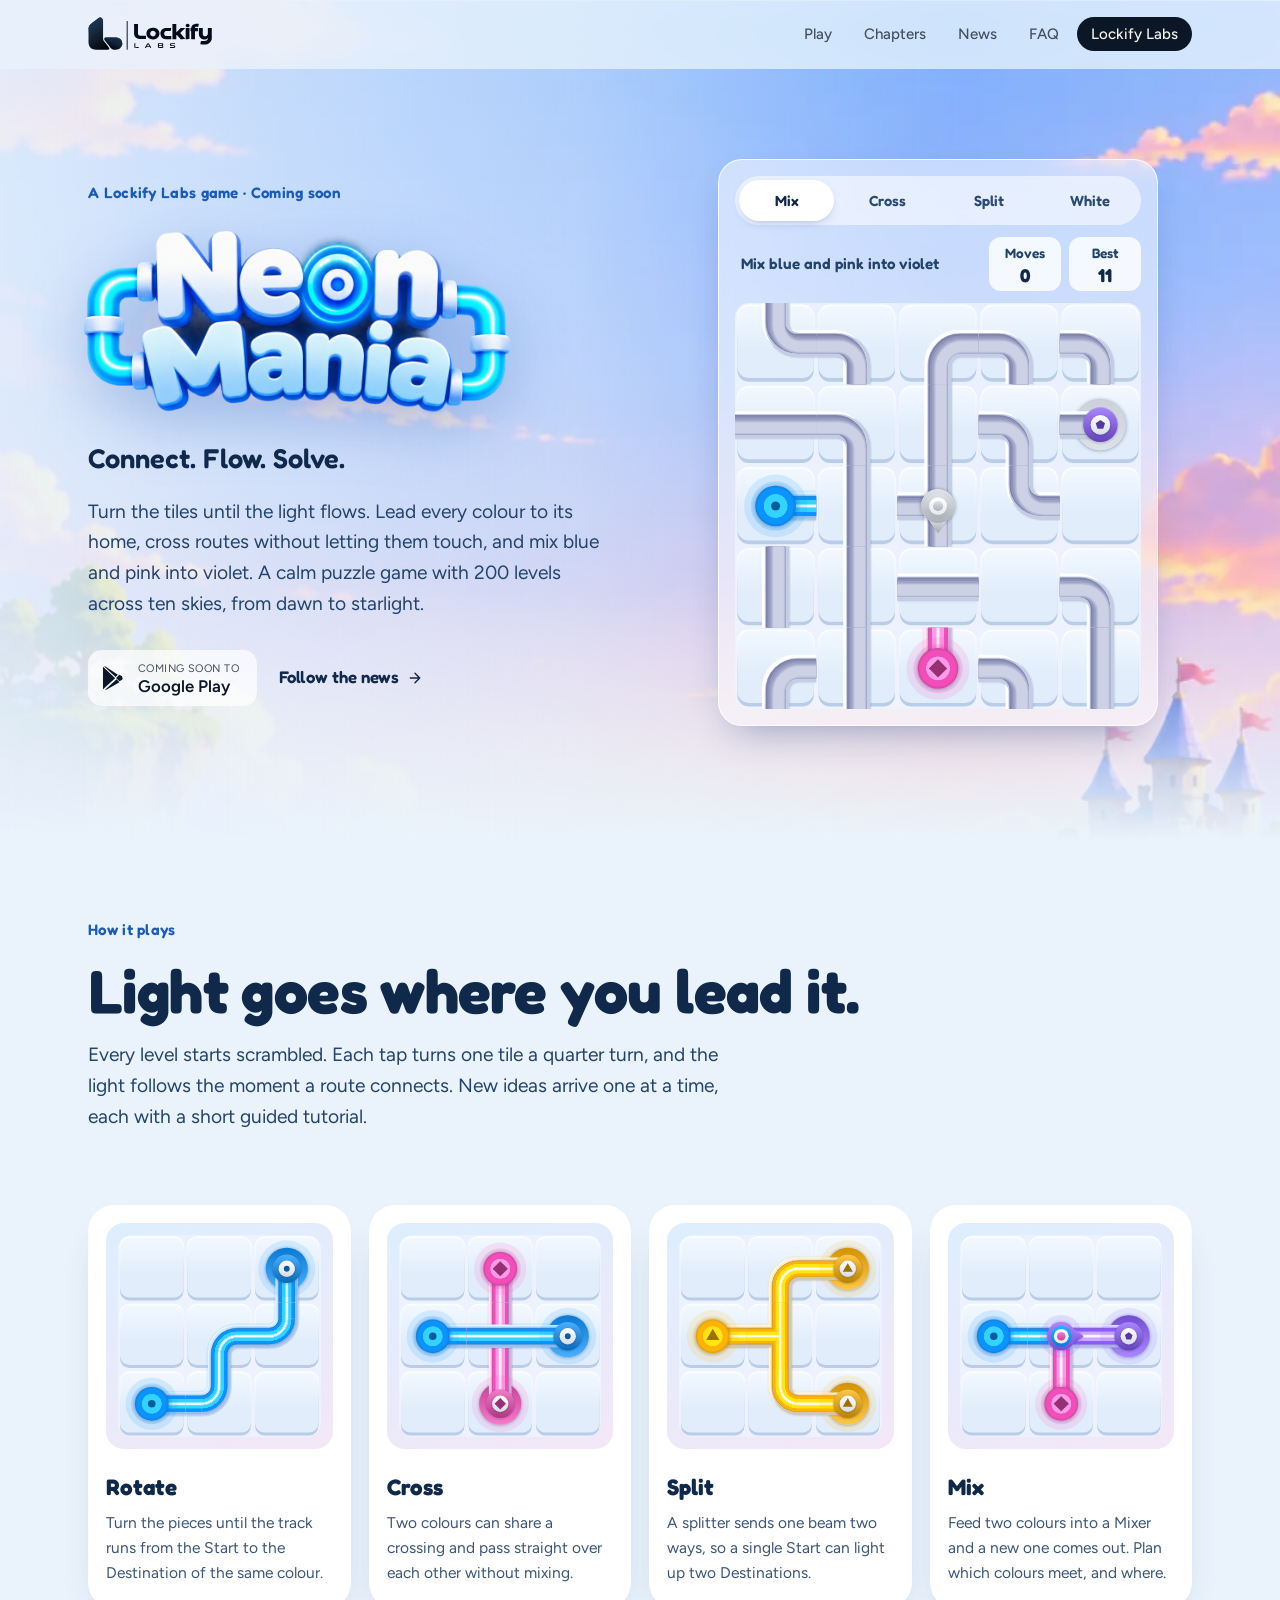
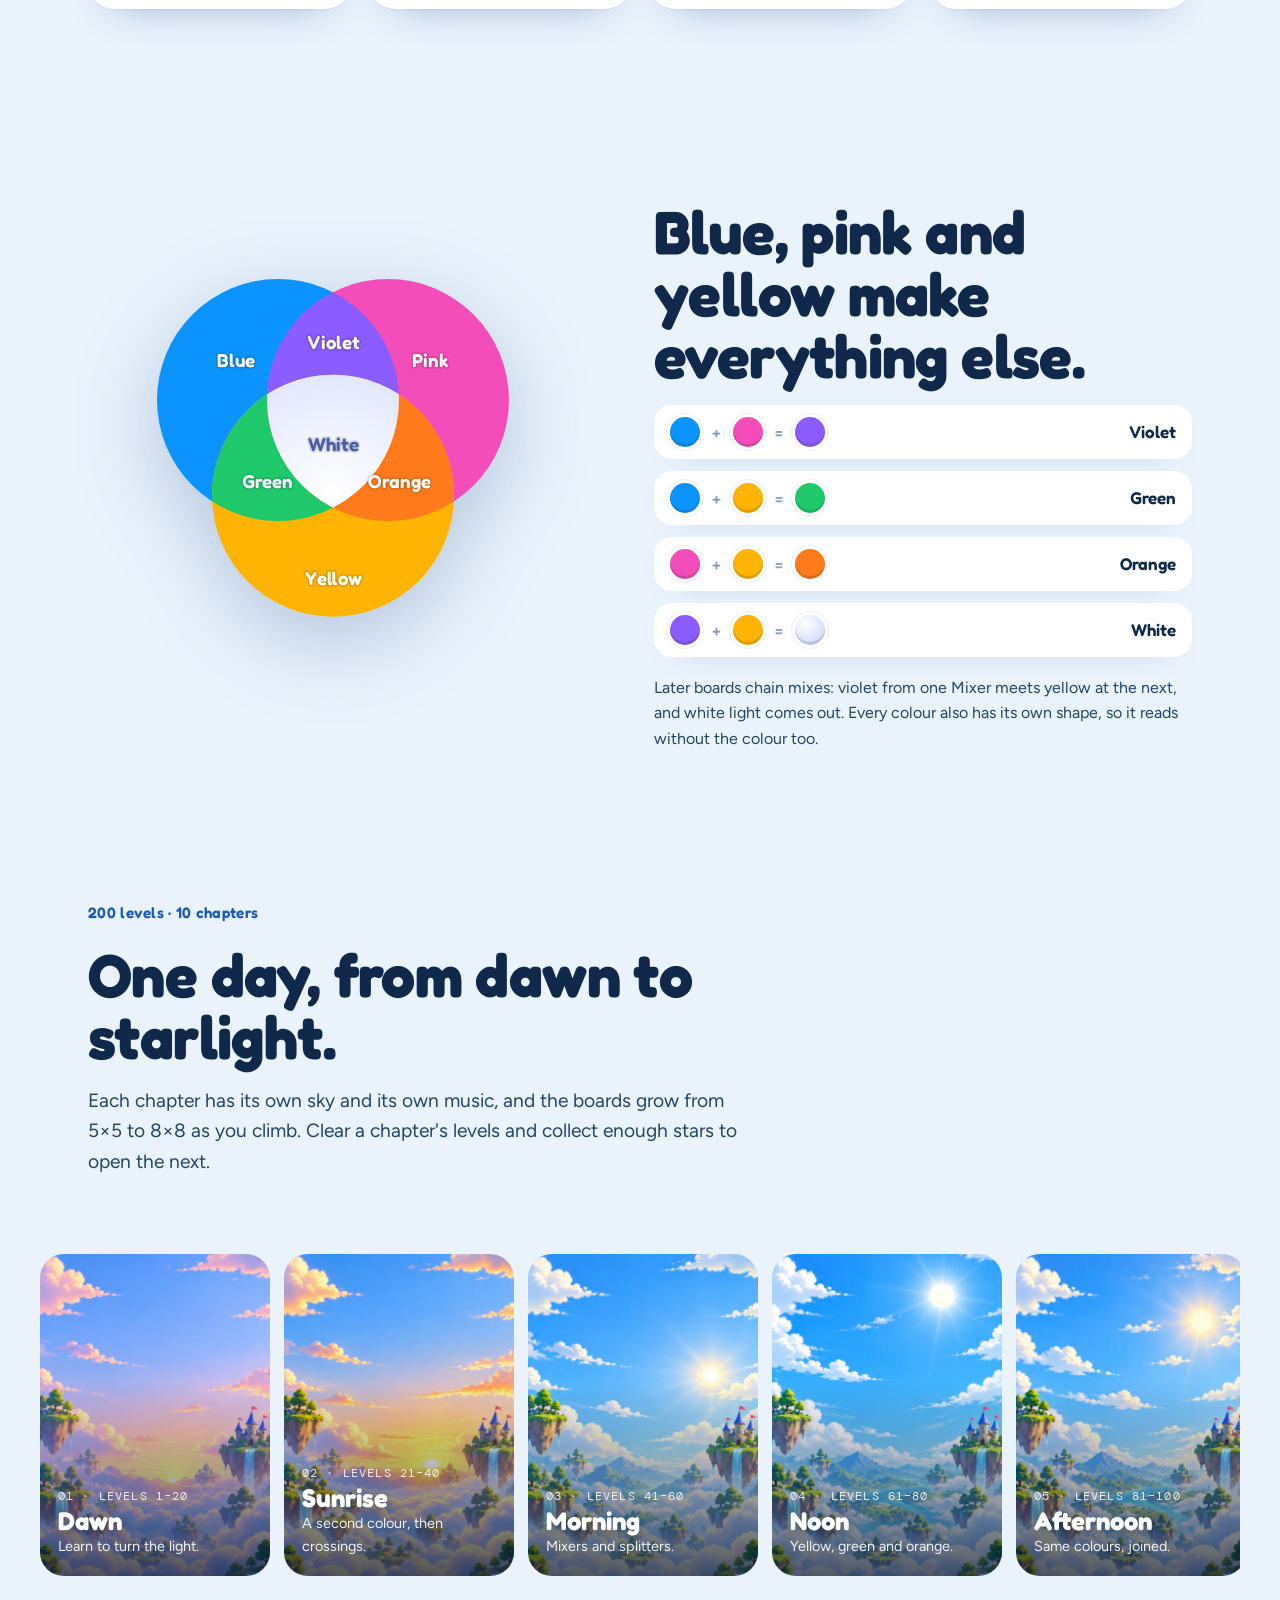
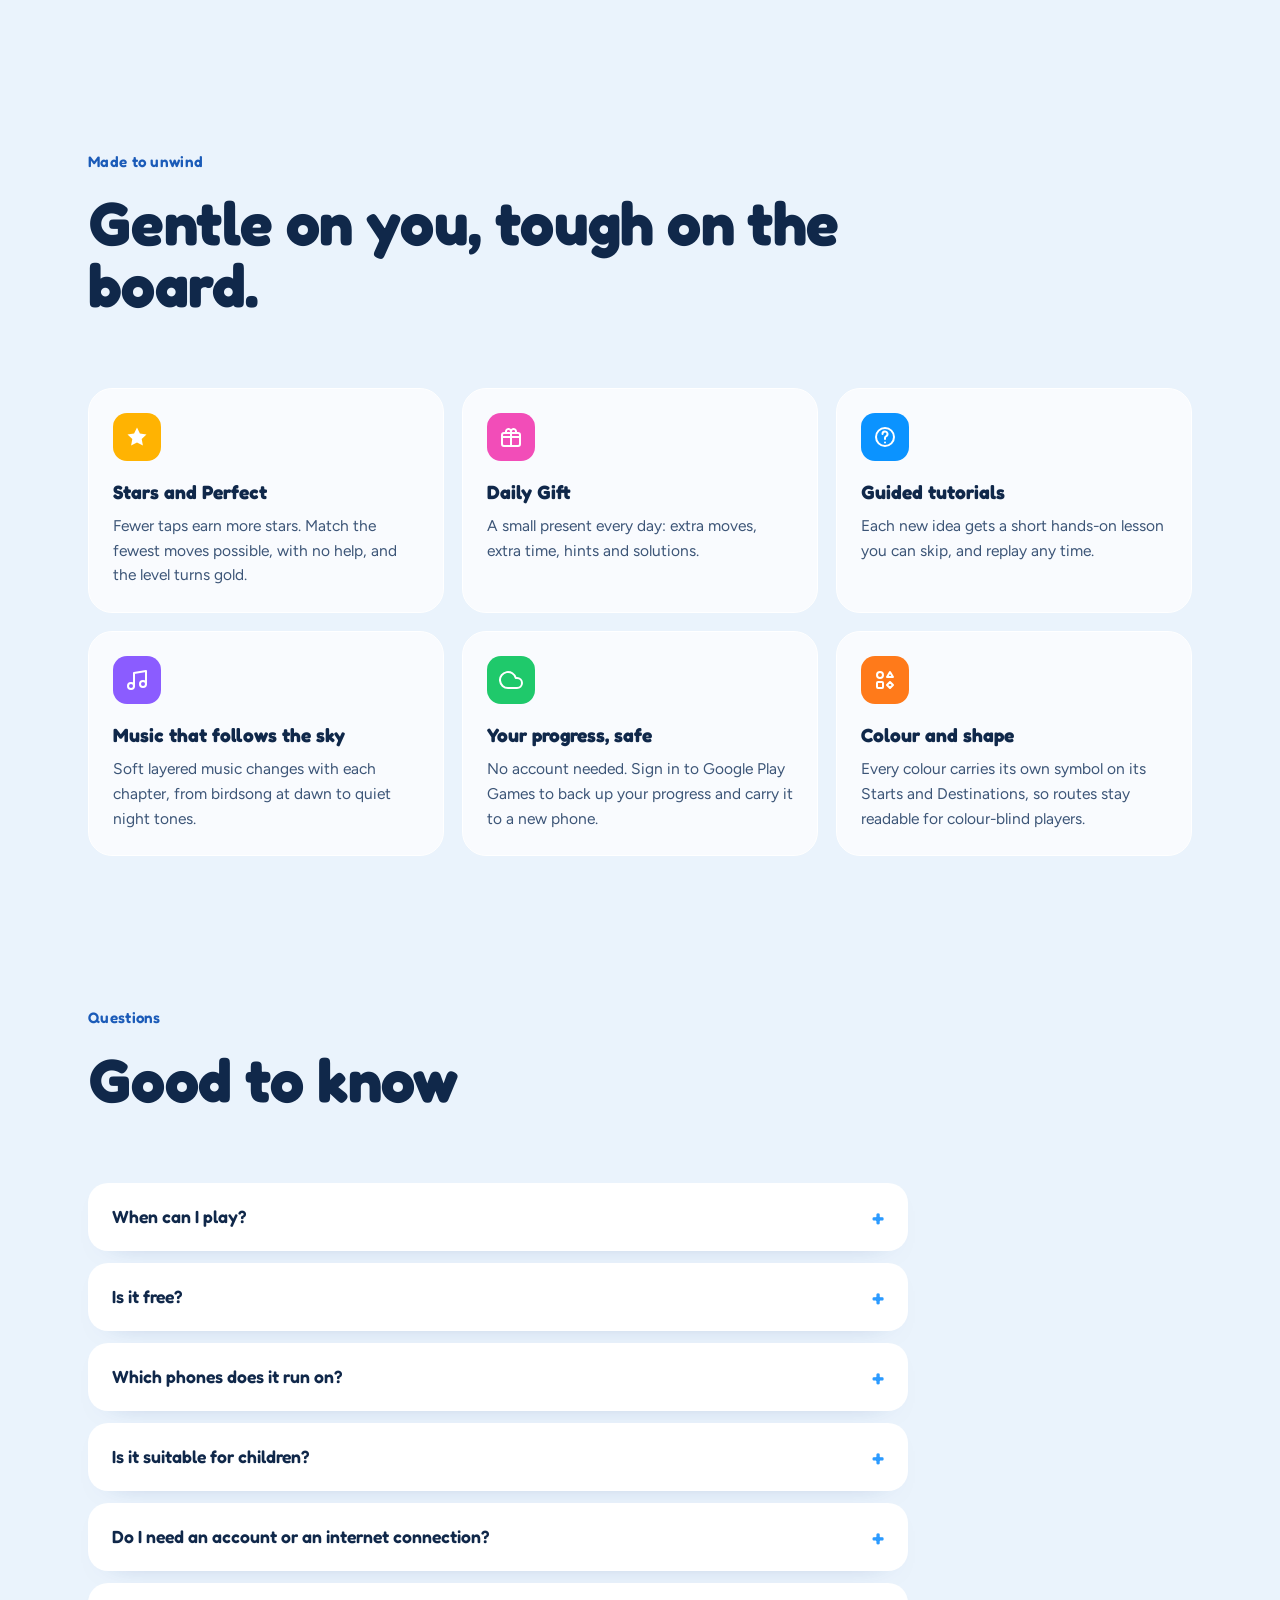
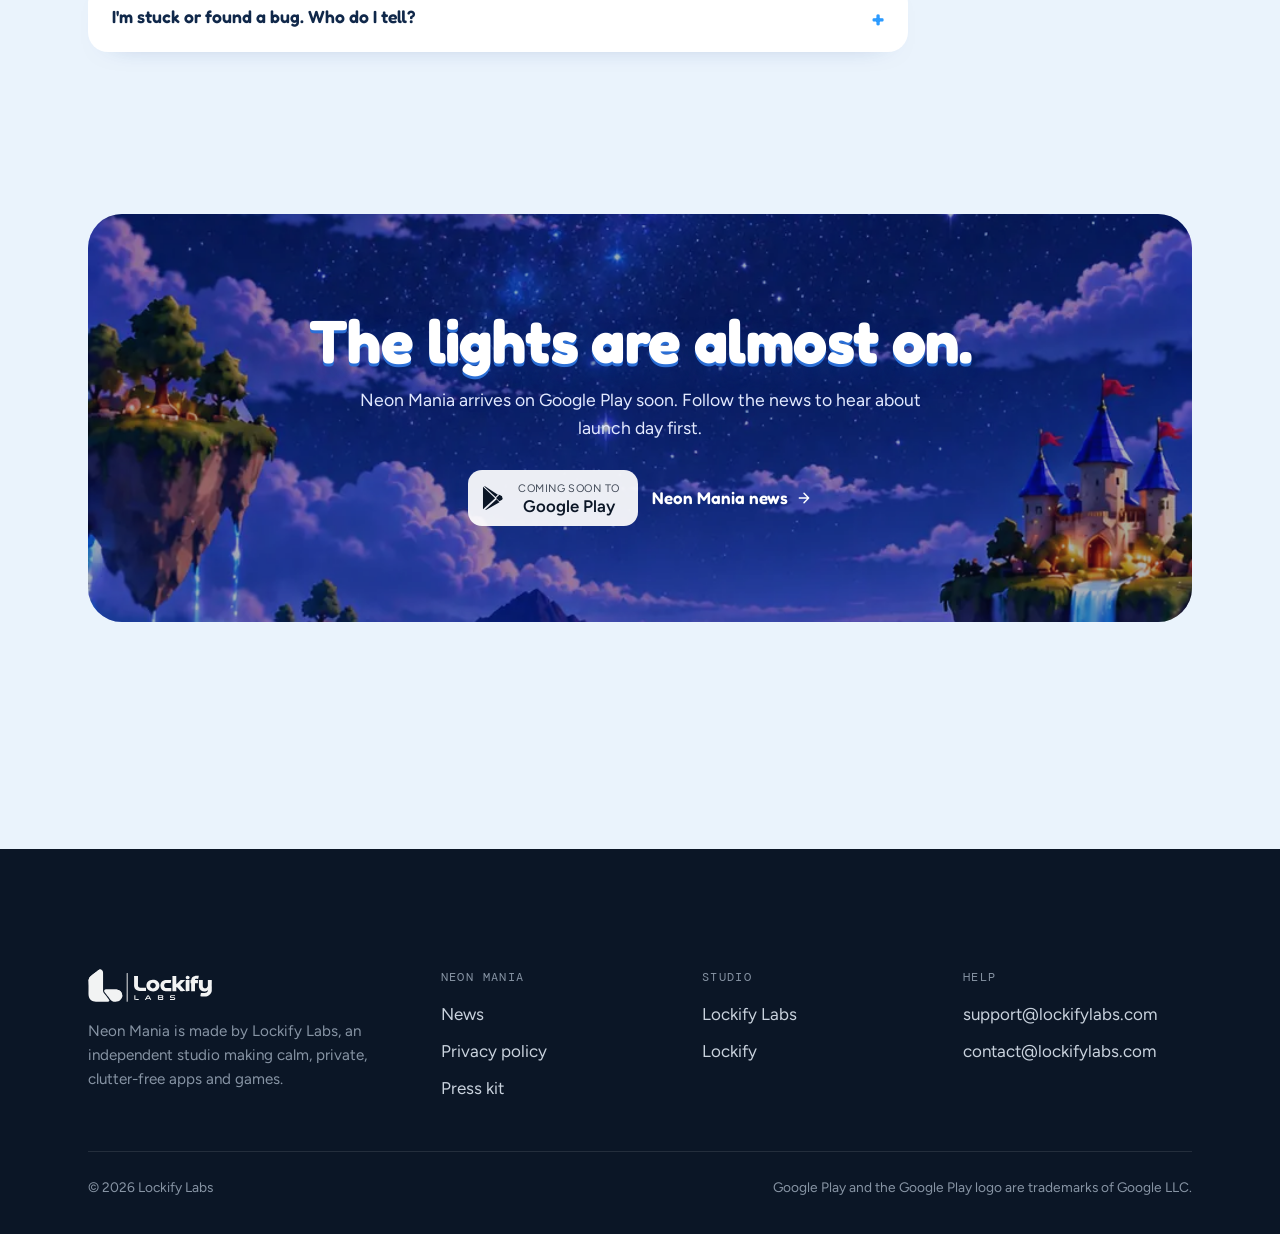
==== commit e406aed2: "Website changes" ====
--- a/neon-mania/index.html
+++ b/neon-mania/index.html
@@ -172,7 +172,7 @@
         <div class="feat reveal d2"><div class="feat-ico" style="background:#0B93FF"><svg viewBox="0 0 24 24" fill="none" stroke="currentColor" stroke-width="2" stroke-linecap="round" stroke-linejoin="round"><circle cx="12" cy="12" r="9"/><path d="M9.5 9a2.5 2.5 0 1 1 3.5 2.3c-.6.3-1 .9-1 1.6V14M12 17.5h.01"/></svg></div><h3>Guided tutorials</h3><p>Each new idea gets a short hands-on lesson you can skip, and replay any time.</p></div>
         <div class="feat reveal"><div class="feat-ico" style="background:#8B5CFF"><svg viewBox="0 0 24 24" fill="none" stroke="currentColor" stroke-width="2" stroke-linecap="round" stroke-linejoin="round"><path d="M9 18V5l12-2v13"/><circle cx="6" cy="18" r="3"/><circle cx="18" cy="16" r="3"/></svg></div><h3>Music that follows the sky</h3><p>Soft layered music changes with each chapter, from birdsong at dawn to quiet night tones.</p></div>
         <div class="feat reveal d1"><div class="feat-ico" style="background:#1FC96B"><svg viewBox="0 0 24 24" fill="none" stroke="currentColor" stroke-width="2" stroke-linecap="round" stroke-linejoin="round"><path d="M18 10h-1.26A8 8 0 1 0 9 20h9a5 5 0 0 0 0-10z"/></svg></div><h3>Your progress, safe</h3><p>No account needed. Sign in to Google Play Games to back up your progress and carry it to a new phone.</p></div>
-        <div class="feat reveal d2"><div class="feat-ico" style="background:#FF7A1A"><svg viewBox="0 0 24 24" fill="none" stroke="currentColor" stroke-width="2" stroke-linecap="round" stroke-linejoin="round"><circle cx="7" cy="7" r="3"/><path d="M17 4l3 5h-6z"/><rect x="4" y="14" width="6" height="6" rx="1"/><path d="M17 14l3 3-3 3-3-3z"/></svg></div><h3>Colour and shape</h3><p>Every colour carries its own symbol, so routes stay readable for colour-blind players.</p></div>
+        <div class="feat reveal d2"><div class="feat-ico" style="background:#FF7A1A"><svg viewBox="0 0 24 24" fill="none" stroke="currentColor" stroke-width="2" stroke-linecap="round" stroke-linejoin="round"><circle cx="7" cy="7" r="3"/><path d="M17 4l3 5h-6z"/><rect x="4" y="14" width="6" height="6" rx="1"/><path d="M17 14l3 3-3 3-3-3z"/></svg></div><h3>Colour and shape</h3><p>Every colour carries its own symbol on its Starts and Destinations, so routes stay readable for colour-blind players.</p></div>
       </div>
     </div>
   </section>
--- a/assets/css/site.css
+++ b/assets/css/site.css
@@ -185,20 +185,27 @@
   background: radial-gradient(closest-side, rgba(46, 91, 255, 0.16), rgba(46, 91, 255, 0) 70%);
   animation: breathe 6s ease-in-out infinite;
 }
-.hero-mark .orbit { position: absolute; inset: 0; border-radius: 50%; border: 1px dashed var(--line-2); animation: spin 60s linear infinite; }
+/* Each dot sits on its ring's line at the top (centred on the 1px border), and the ring turns.
+   A negative delay sets where on the ring each dot starts. */
+.hero-mark .orbit { position: absolute; inset: 0; border-radius: 50%; border: 1px dashed var(--line-2); animation: spin 60s linear infinite -52.5s; }
 .hero-mark .orbit::after {
-  content: ''; position: absolute; top: 12%; left: 12%; width: 12px; height: 12px; border-radius: 50%;
+  content: ''; position: absolute; top: -0.5px; left: 50%; width: 12px; height: 12px; border-radius: 50%;
+  transform: translate(-50%, -50%);
   background: var(--nm-pink); box-shadow: 0 0 0 6px rgba(242, 77, 184, 0.15);
 }
-.hero-mark .orbit.two { inset: 13%; animation-duration: 38s; animation-direction: reverse; }
-.hero-mark .orbit.two::after { background: var(--lockify-teal); box-shadow: 0 0 0 6px rgba(61, 217, 164, 0.18); top: auto; bottom: 4%; left: 50%; }
-.hero-mark .orbit.three { inset: 26%; border-style: solid; border-color: var(--line); animation-duration: 24s; }
-.hero-mark .orbit.three::after { background: var(--nm-yellow); box-shadow: 0 0 0 6px rgba(255, 179, 2, 0.18); top: 50%; left: auto; right: -6px; }
+.hero-mark .orbit.two { inset: 13%; animation-duration: 38s; animation-direction: reverse; animation-delay: -19s; }
+.hero-mark .orbit.two::after { background: var(--lockify-teal); box-shadow: 0 0 0 6px rgba(61, 217, 164, 0.18); }
+.hero-mark .orbit.three { inset: 26%; border-style: solid; border-color: var(--line); animation-duration: 24s; animation-delay: -6s; }
+.hero-mark .orbit.three::after { background: var(--nm-yellow); box-shadow: 0 0 0 6px rgba(255, 179, 2, 0.18); }
 .hero-mark svg.mark { position: absolute; inset: 31%; width: 38%; height: 38%; overflow: visible; filter: drop-shadow(0 24px 30px rgba(11, 22, 38, 0.25)); }
-.mark-stem { transform-box: fill-box; transform-origin: 50% 100%; animation: stem-up 0.9s var(--ease) both 0.15s; }
-.mark-foot { transform-box: fill-box; transform-origin: 0% 0%; animation: latch 1.1s var(--ease) both 0.7s; }
-@keyframes stem-up { from { transform: scaleY(0.15); opacity: 0; } to { transform: none; opacity: 1; } }
-@keyframes latch { 0% { transform: rotate(-32deg); opacity: 0; } 55% { transform: rotate(5deg); opacity: 1; } 78% { transform: rotate(-2deg); } 100% { transform: none; opacity: 1; } }
+/* The game's intro entrance (StudioIntro.kt, BuildUp): the stem draws up from the baseline while
+   the foot draws out left to right, together in 650 ms, then a soft light sweeps the ink (800 ms). */
+.mark-stem { animation: mark-stem 0.65s linear both 0.25s; }
+.mark-foot { animation: mark-foot 0.65s linear both 0.25s; }
+.mark-sheen { animation: mark-sheen 0.8s ease-in-out both 0.9s; }
+@keyframes mark-stem { from { clip-path: inset(100% 0 0 0); } to { clip-path: inset(0 0 0 0); } }
+@keyframes mark-foot { from { clip-path: inset(0 100% 0 0); } to { clip-path: inset(0 0 0 0); } }
+@keyframes mark-sheen { from { transform: translateX(0); } to { transform: translateX(2300px); } }
 @keyframes spin { to { transform: rotate(360deg); } }
 @keyframes breathe { 50% { transform: scale(1.06); opacity: 0.8; } }
 
@@ -345,6 +352,13 @@
 .prose li { margin-bottom: 8px; }
 .prose strong { color: var(--ink); font-weight: 600; }
 .prose a { color: var(--accent); text-decoration: underline; text-underline-offset: 3px; }
+/* Numbered sections, like the Lockify policy. */
+.prose.numbered { counter-reset: section; }
+.prose.numbered > h2 { counter-increment: section; padding-top: 40px; border-top: 1px solid var(--line); }
+.prose.numbered > h2::before {
+  content: counter(section, decimal-leading-zero); display: block; margin-bottom: 8px;
+  font-family: var(--font-mono); font-weight: 400; font-size: 0.72rem; letter-spacing: 0.12em; color: var(--ink-3);
+}
 .summary-card { background: var(--card); border: 1px solid var(--line); border-radius: 22px; padding: 24px 28px; }
 .summary-card ul { margin: 0; }
 
@@ -356,32 +370,15 @@
 .reveal.d3 { transition-delay: 0.24s; }
 
 /* ── Neon Mania mini board ── */
-.nb svg { width: 100%; height: auto; overflow: visible; }
-.nb-depth { fill: rgba(30, 60, 120, 0.2); }
-.nb-face { fill: #FCFAF5; stroke: rgba(30, 50, 90, 0.08); stroke-width: 1.5; transition: fill 0.2s; }
-.nb-face-blank { fill: rgba(252, 250, 245, 0.55); }
-.nb-spin { transform-box: fill-box; transform-origin: center; transition: transform 0.32s cubic-bezier(0.34, 1.5, 0.5, 1); }
-.nb-groove, .nb-halo, .nb-core, .nb-shine, .nb-collar { fill: none; stroke-linecap: butt; }
-.nb-groove { stroke: #E2DCD0; stroke-width: 26; }
-.nb-halo { stroke-width: 24; opacity: 0; transition: opacity 0.3s; }
-.nb-core { stroke: transparent; stroke-width: 15; opacity: 0; transition: opacity 0.25s; }
-.nb-shine { stroke: #fff; stroke-width: 4; opacity: 0; transform: translate(-2px, -2px); transition: opacity 0.25s; }
-.nb-halo.on { opacity: 0.55; }
-.nb-core.on { opacity: 1; }
-.nb-shine.on { opacity: 0.55; }
-.nb-collar { stroke: #FCFAF5; stroke-width: 40; }
-.nb-dome { fill: #fff; stroke: #E2DCD0; stroke-width: 5; }
-.nb-hub { fill: #fff; stroke: #CFC7B9; stroke-width: 7; transition: stroke 0.3s; }
-.nb-hub-core { fill: #EEE9DF; }
-.nb-spout { fill: #CFC7B9; transition: fill 0.3s; }
-.nb-node { filter: drop-shadow(0 2px 3px rgba(0, 0, 0, 0.2)); }
-.nb-node-ring { fill: none; stroke: rgba(255, 255, 255, 0.85); stroke-width: 5; }
-.nb-well { fill: #fff; stroke-width: 7; transition: fill 0.3s; }
+/* The game's board panel (boardFrame) behind tiles drawn by board.js after TileDraw.kt. */
+.nb svg { width: 100%; height: auto; border-radius: 14px; background: rgba(238, 244, 255, 0.85); }
+.nb-spin { transform-box: fill-box; transform-origin: center; transition: transform 0.3s cubic-bezier(0.34, 1.4, 0.5, 1); }
 .nb-tap { cursor: pointer; outline: none; }
-.nb-tap:hover .nb-face { fill: #fff; }
+.nb-tap .nb-face { transition: filter 0.2s; }
+.nb-tap:hover .nb-face { filter: brightness(1.04); }
 .nb-tap:focus-visible .nb-face { stroke: var(--accent); stroke-width: 4; }
-.nb-won .nb-halo.on { animation: nb-pulse 1.4s ease-in-out 2; }
-@keyframes nb-pulse { 50% { opacity: 1; stroke-width: 34; } }
+.nb-won .nb-bloom { animation: nb-pulse 1.4s ease-in-out 2; }
+@keyframes nb-pulse { 50% { opacity: 0.25; stroke-width: 52; } }
 
 /* ── Responsive ── */
 @media (max-width: 980px) {
--- a/assets/css/neon-mania.css
+++ b/assets/css/neon-mania.css
@@ -66,7 +66,7 @@
 /* Mechanics */
 .mech-grid { display: grid; grid-template-columns: repeat(4, 1fr); gap: 18px; }
 .mech { background: #fff; border-radius: 26px; padding: 18px 18px 24px; box-shadow: 0 1px 0 rgba(20, 60, 130, 0.06), 0 18px 40px -26px rgba(20, 60, 130, 0.45); }
-.mech-board { background: linear-gradient(160deg, #DDEEFE, #F3E7F7); border-radius: 18px; padding: 16px; margin-bottom: 20px; }
+.mech-board { background: linear-gradient(160deg, #DDEEFE, #F3E7F7); border-radius: 18px; padding: 12px; margin-bottom: 20px; }
 .mech h3 { font-family: var(--font-game); font-weight: 700; font-size: 1.4rem; color: #10284A; }
 .mech p { color: #3C5577; font-size: 0.97rem; margin-top: 6px; }
 
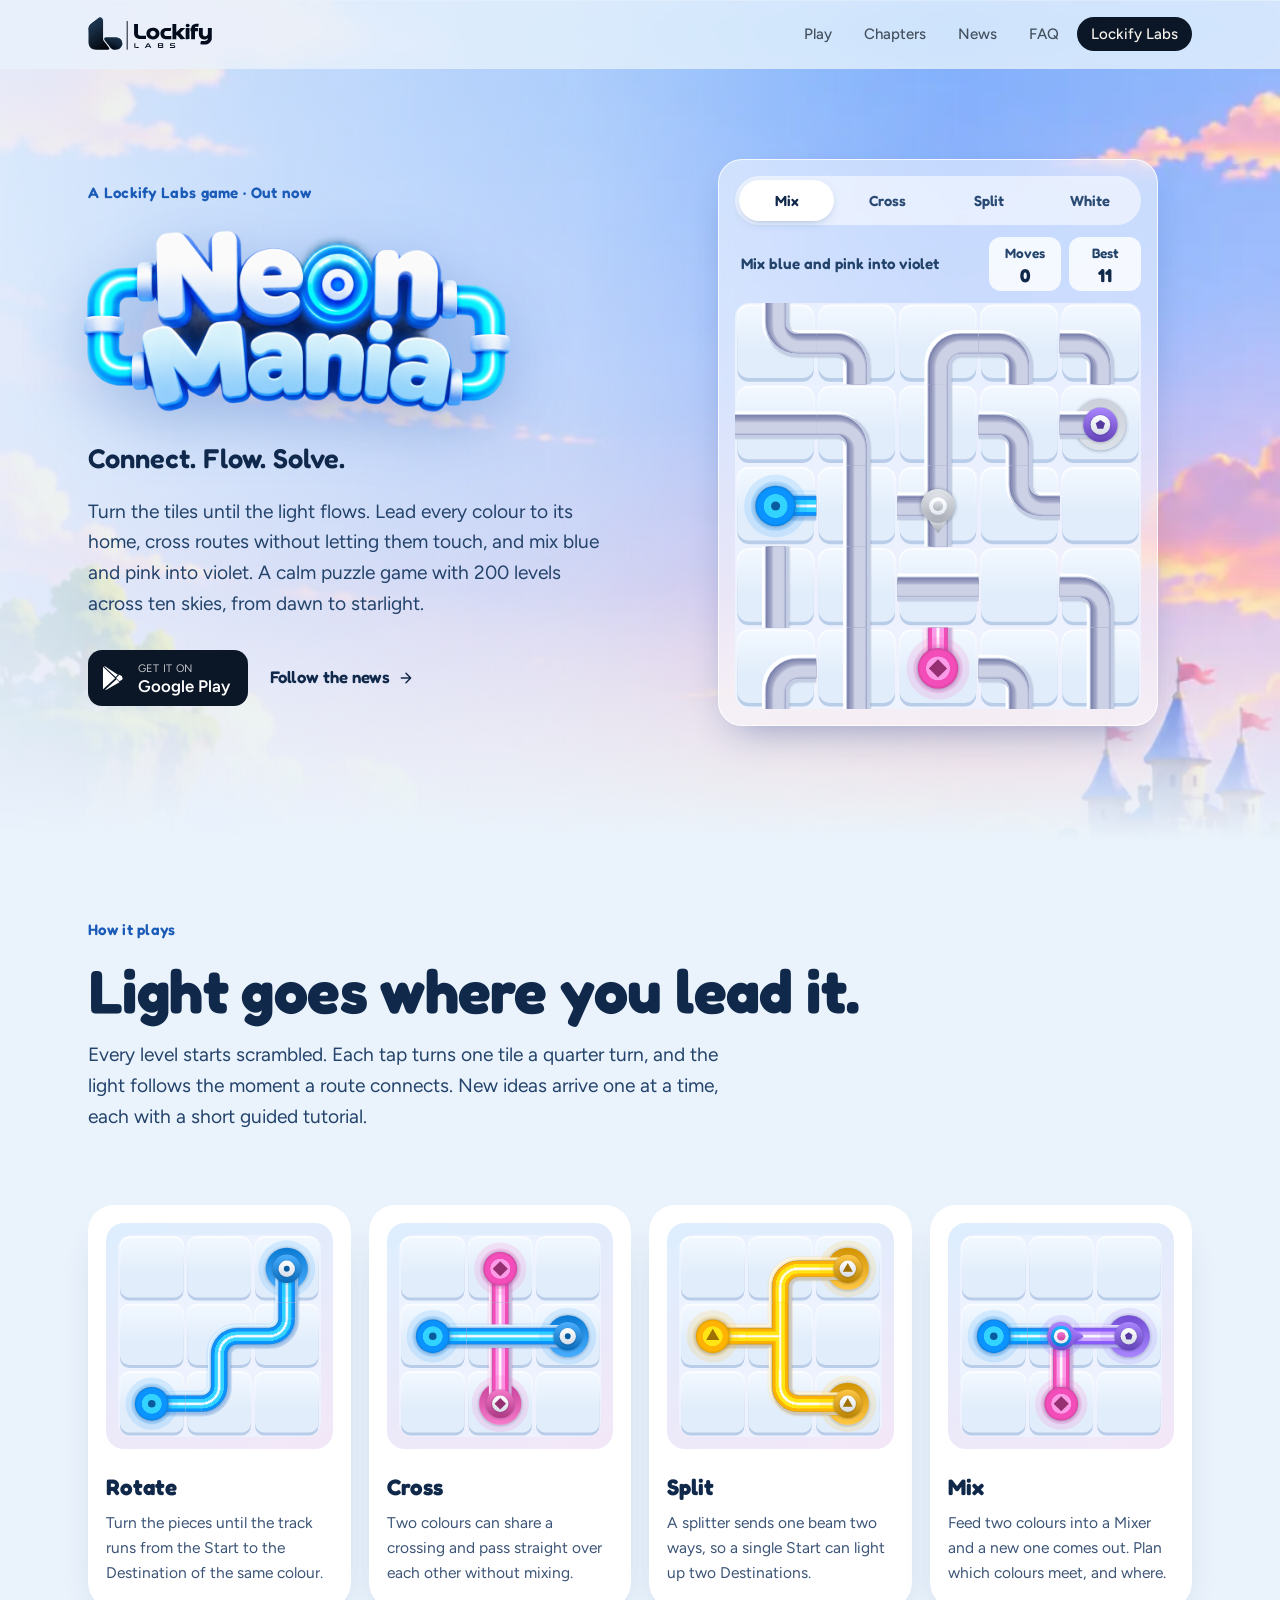
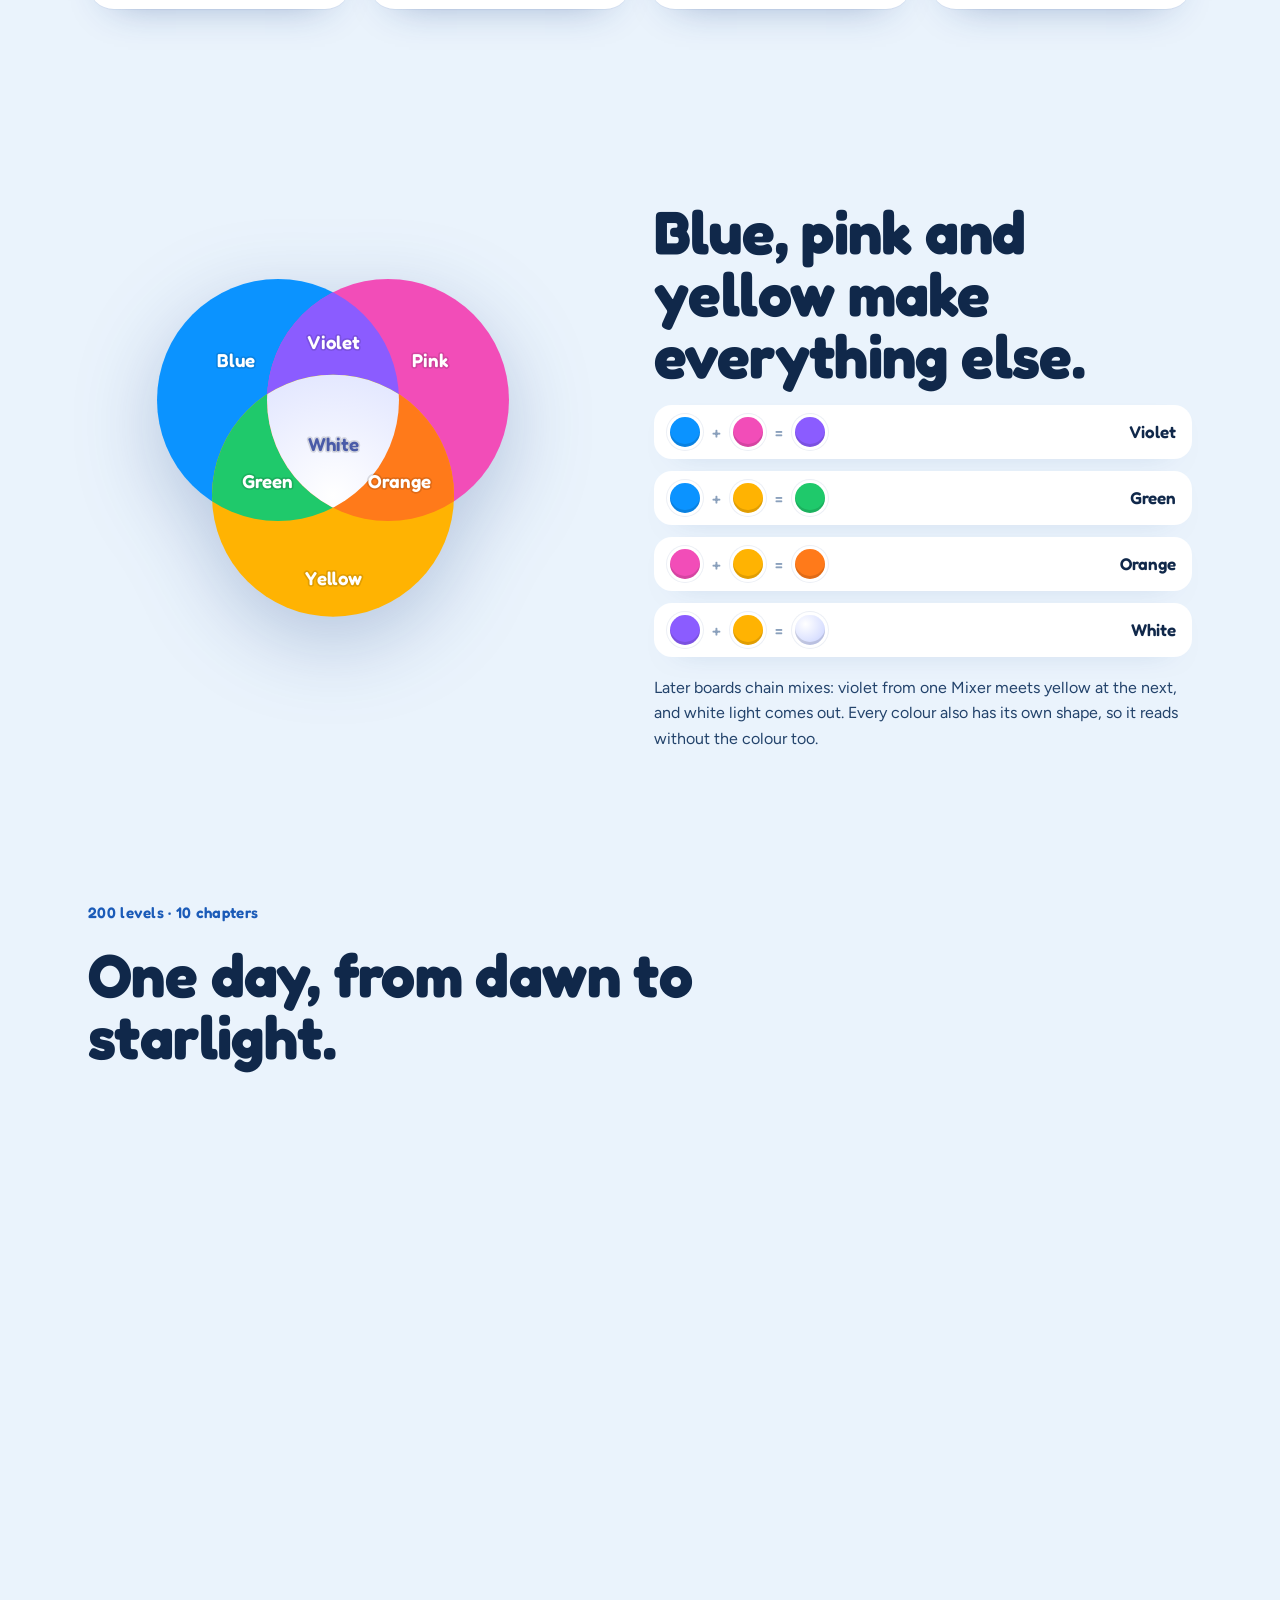
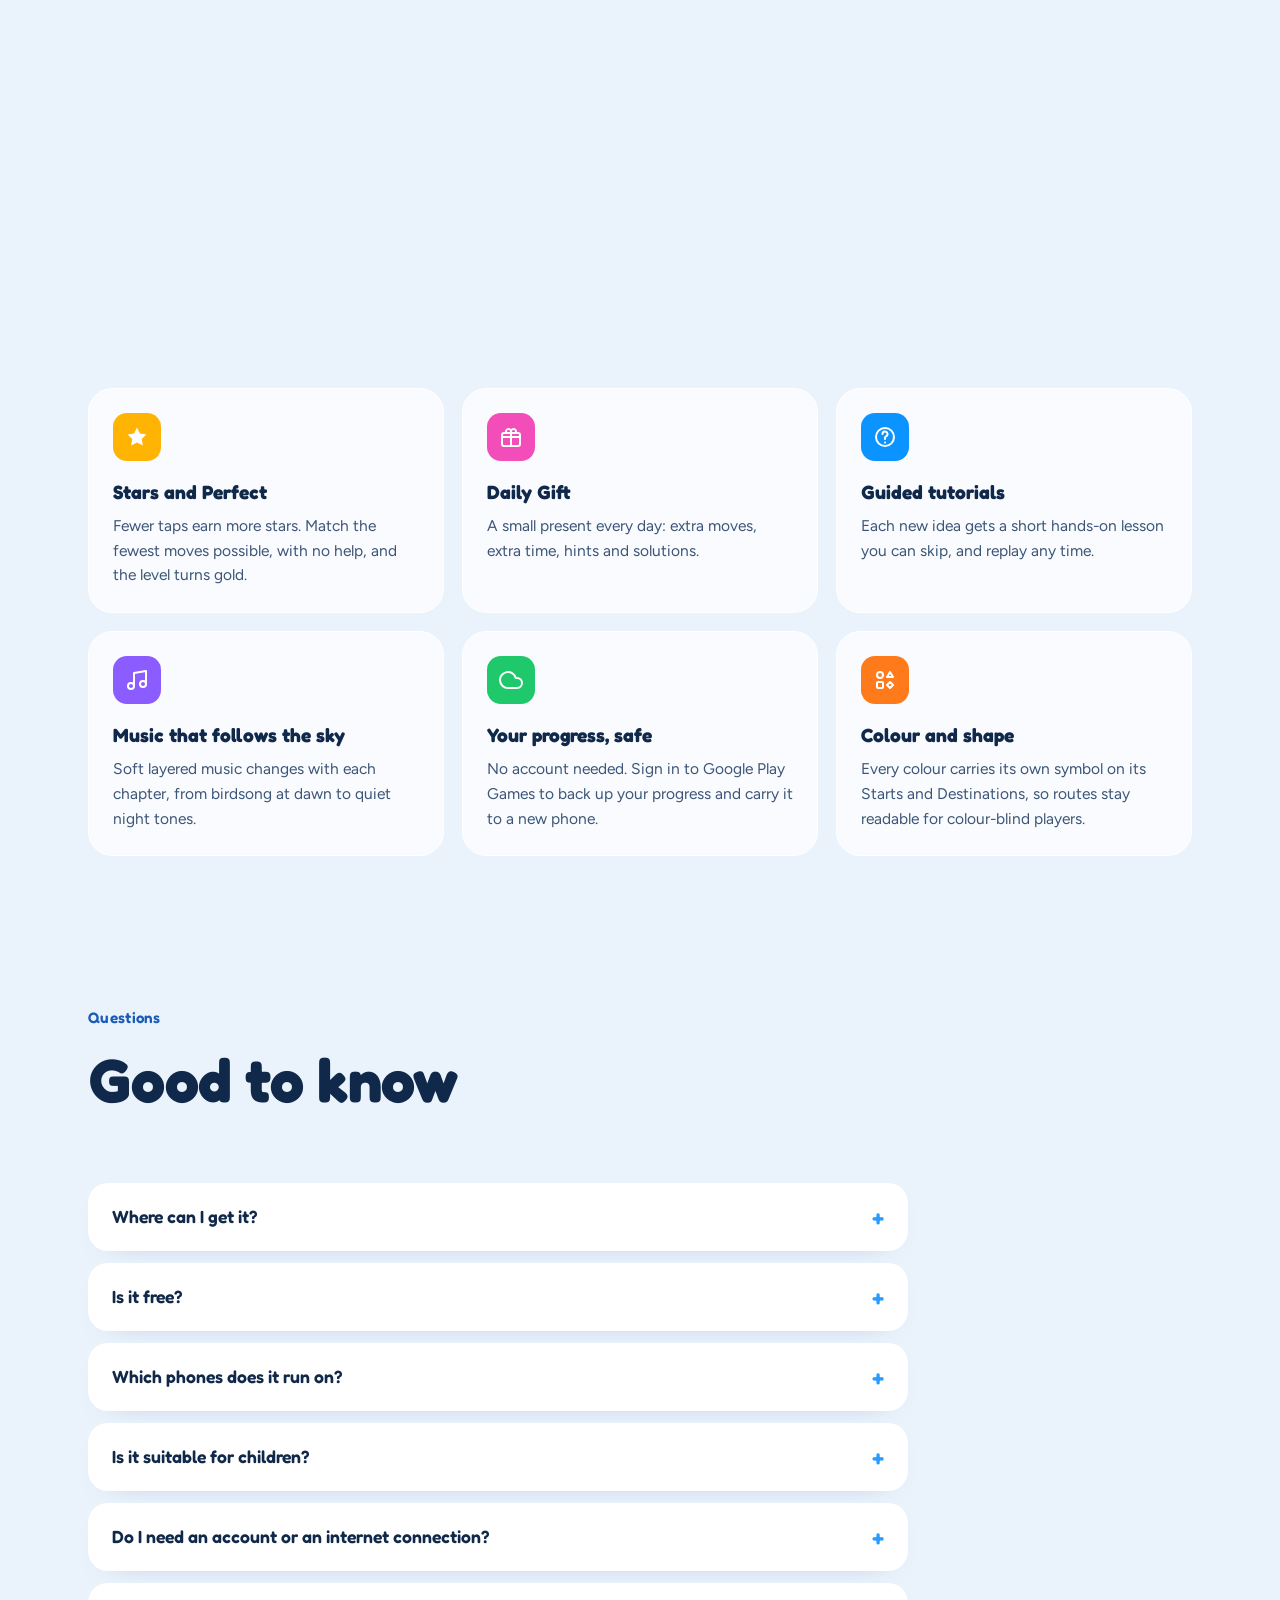
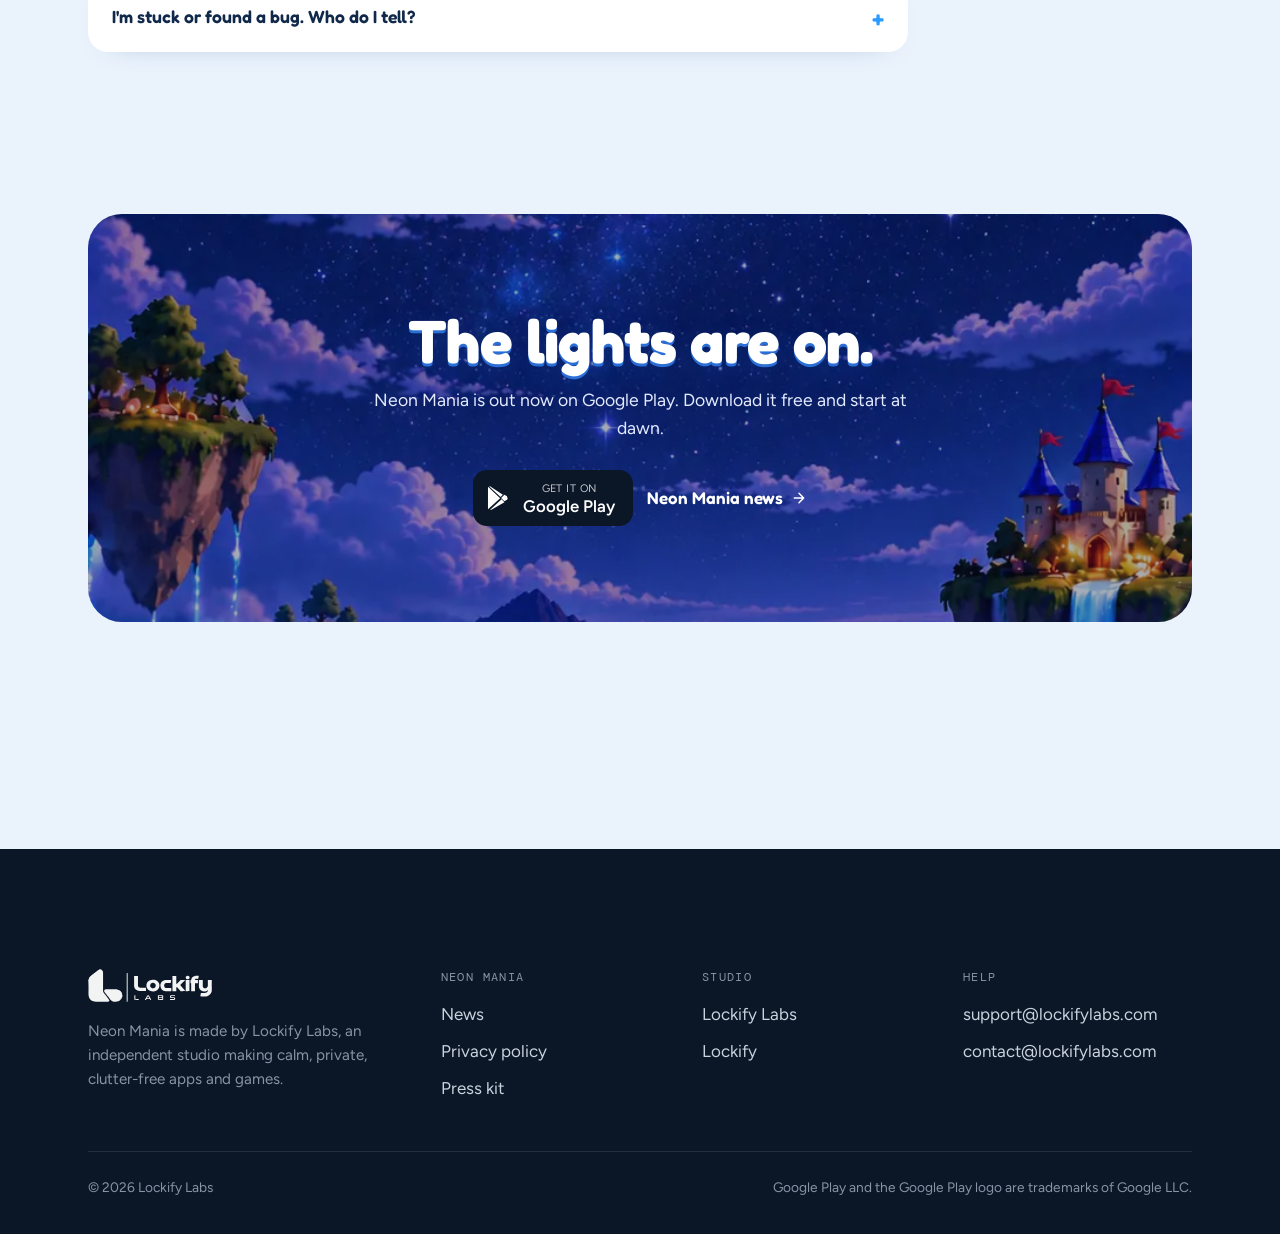
==== commit 524ed66c: "Launch post and ad warning dev update" ====
--- a/neon-mania/index.html
+++ b/neon-mania/index.html
@@ -4,13 +4,13 @@
   <meta charset="UTF-8">
   <meta name="viewport" content="width=device-width, initial-scale=1.0">
   <title>Neon Mania — A calm puzzle game about light</title>
-  <meta name="description" content="Rotate tiles to lead each colour home, cross routes without touching, and mix blue and pink into violet. 200 levels across ten skies. Coming soon to Google Play.">
+  <meta name="description" content="Rotate tiles to lead each colour home, cross routes without touching, and mix blue and pink into violet. 200 levels across ten skies. Free on Google Play.">
   <meta name="theme-color" content="#EAF3FC">
   <link rel="canonical" href="https://lockifylabs.com/neon-mania/">
   <meta property="og:type" content="website">
   <meta property="og:site_name" content="Lockify Labs">
   <meta property="og:title" content="Neon Mania — A calm puzzle game about light">
-  <meta property="og:description" content="Connect. Flow. Solve. 200 levels across ten skies, coming soon to Google Play.">
+  <meta property="og:description" content="Connect. Flow. Solve. 200 levels across ten skies, free on Google Play.">
   <meta property="og:url" content="https://lockifylabs.com/neon-mania/">
   <meta property="og:image" content="https://lockifylabs.com/assets/img/neon-mania-logo.png">
   <link rel="icon" type="image/png" href="/assets/img/neon-mania-icon.png">
@@ -21,7 +21,7 @@
   <link rel="stylesheet" href="/assets/css/site.css">
   <link rel="stylesheet" href="/assets/css/neon-mania.css">
   <script type="application/ld+json">
-  {"@context":"https://schema.org","@type":"VideoGame","name":"Neon Mania","url":"https://lockifylabs.com/neon-mania/","genre":"Puzzle","gamePlatform":"Android","operatingSystem":"Android 11+","publisher":{"@type":"Organization","name":"Lockify Labs","url":"https://lockifylabs.com/"},"image":"https://lockifylabs.com/assets/img/neon-mania-icon.png"}
+  {"@context":"https://schema.org","@type":"VideoGame","name":"Neon Mania","url":"https://lockifylabs.com/neon-mania/","genre":"Puzzle","gamePlatform":"Android","operatingSystem":"Android 11+","publisher":{"@type":"Organization","name":"Lockify Labs","url":"https://lockifylabs.com/"},"image":"https://lockifylabs.com/assets/img/neon-mania-icon.png","installUrl":"https://play.google.com/store/apps/details?id=com.lockifylabs.neonmania","offers":{"@type":"Offer","price":"0","priceCurrency":"USD"}}
   </script>
 </head>
 <body class="nm">
@@ -48,15 +48,15 @@
     <div class="sky"></div>
     <div class="wrap nm-hero-grid">
       <div>
-        <span class="nm-eyebrow reveal">A Lockify Labs game · Coming soon</span>
+        <span class="nm-eyebrow reveal">A Lockify Labs game · Out now</span>
         <h1><img class="nm-logo reveal d1" src="/assets/img/neon-mania-logo.png" alt="Neon Mania" width="1024" height="500"></h1>
         <p class="nm-tagline reveal d1">Connect. Flow. Solve.</p>
         <p class="nm-lede reveal d2">Turn the tiles until the light flows. Lead every colour to its home, cross routes without letting them touch, and mix blue and pink into violet. A calm puzzle game with 200 levels across ten skies, from dawn to starlight.</p>
         <div class="nm-actions reveal d3">
-          <span class="play-badge is-soon" aria-label="Coming soon to Google Play">
+          <a class="play-badge" href="https://play.google.com/store/apps/details?id=com.lockifylabs.neonmania&amp;referrer=utm_source%3Dlockifylabs.com" rel="noopener" aria-label="Get Neon Mania on Google Play">
             <svg viewBox="0 0 24 24" fill="currentColor"><path d="M3.18 23.76c.37.21.8.22 1.17.02l13.12-7.56-2.9-2.9-11.39 10.44zM20.07 10.3 17.35 8.74l-3.24 3.24 3.24 3.24 2.74-1.58c.78-.45.78-1.89-.02-2.34zM1.01.76C.99.84.98.93.98 1.02v21.96c0 .09.01.18.03.26l12.14-11.11L1.01.76zm15.27 8.28L3.35.47C2.98.27 2.57.29 2.2.5l11.39 10.43 2.69-2.69z"/></svg>
-            <span><small>Coming soon to</small><strong>Google Play</strong></span>
-          </span>
+            <span><small>Get it on</small><strong>Google Play</strong></span>
+          </a>
           <a class="arrow-link" href="/neon-mania/updates/">Follow the news
             <svg viewBox="0 0 24 24" fill="none" stroke="currentColor" stroke-width="2.2" stroke-linecap="round" stroke-linejoin="round"><path d="M5 12h14M12 5l7 7-7 7"/></svg></a>
         </div>
@@ -185,7 +185,7 @@
         <h2 class="nm-title dark reveal d1">Good to know</h2>
       </div>
       <div class="faq reveal">
-        <details><summary>When can I play?</summary><p>Neon Mania is coming soon to Google Play. Check the <a href="/neon-mania/updates/">news page</a>, or come back here; the button above will change to a download link on launch day.</p></details>
+        <details><summary>Where can I get it?</summary><p>Neon Mania is out now, free on <a href="https://play.google.com/store/apps/details?id=com.lockifylabs.neonmania&amp;referrer=utm_source%3Dlockifylabs.com" rel="noopener">Google Play</a>. The <a href="/neon-mania/updates/">news page</a> has the latest on new chapters, events and fixes.</p></details>
         <details><summary>Is it free?</summary><p>Yes, it is free to play. You can watch an optional ad for extra items, there are occasional ads between levels, and item packs are available to buy. Neon Mania Plus is a one-time purchase that removes the ads between levels.</p></details>
         <details><summary>Which phones does it run on?</summary><p>Android phones and tablets running Android 11 or newer. An iPhone version is not planned yet.</p></details>
         <details><summary>Is it suitable for children?</summary><p>Yes. Neon Mania is made for all ages. Younger players never see personalised ads, and children under 13 only see ads suitable for them. The <a href="/neon-mania/privacy/">privacy policy</a> has the details.</p></details>
@@ -200,13 +200,13 @@
     <div class="wrap">
       <div class="nm-cta reveal">
         <img src="/assets/img/skies/starlight.webp" alt="" loading="lazy">
-        <h2 class="nm-title">The lights are almost on.</h2>
-        <p>Neon Mania arrives on Google Play soon. Follow the news to hear about launch day first.</p>
+        <h2 class="nm-title">The lights are on.</h2>
+        <p>Neon Mania is out now on Google Play. Download it free and start at dawn.</p>
         <div class="row">
-          <span class="play-badge is-soon" aria-label="Coming soon to Google Play">
+          <a class="play-badge" href="https://play.google.com/store/apps/details?id=com.lockifylabs.neonmania&amp;referrer=utm_source%3Dlockifylabs.com" rel="noopener" aria-label="Get Neon Mania on Google Play">
             <svg viewBox="0 0 24 24" fill="currentColor"><path d="M3.18 23.76c.37.21.8.22 1.17.02l13.12-7.56-2.9-2.9-11.39 10.44zM20.07 10.3 17.35 8.74l-3.24 3.24 3.24 3.24 2.74-1.58c.78-.45.78-1.89-.02-2.34zM1.01.76C.99.84.98.93.98 1.02v21.96c0 .09.01.18.03.26l12.14-11.11L1.01.76zm15.27 8.28L3.35.47C2.98.27 2.57.29 2.2.5l11.39 10.43 2.69-2.69z"/></svg>
-            <span><small>Coming soon to</small><strong>Google Play</strong></span>
-          </span>
+            <span><small>Get it on</small><strong>Google Play</strong></span>
+          </a>
           <a class="arrow-link" href="/neon-mania/updates/">Neon Mania news
             <svg viewBox="0 0 24 24" fill="none" stroke="currentColor" stroke-width="2.2" stroke-linecap="round" stroke-linejoin="round"><path d="M5 12h14M12 5l7 7-7 7"/></svg></a>
         </div>
--- a/assets/css/site.css
+++ b/assets/css/site.css
@@ -50,7 +50,15 @@
   line-height: 1.6;
   -webkit-font-smoothing: antialiased;
   overflow-x: hidden;
-}
+  /* A short page still fills the screen, so its footer sits at the bottom rather than mid-page. */
+  min-height: 100vh;
+  min-height: 100dvh;
+  display: flex;
+  flex-direction: column;
+}
+/* Flex items with auto side margins (.wrap) would shrink to their content without a width. */
+body > header, body > main, body > footer { width: 100%; }
+body > main { flex: 1 0 auto; }
 img, svg { display: block; max-width: 100%; }
 a { color: inherit; text-decoration: none; }
 button { font: inherit; color: inherit; background: none; border: 0; cursor: pointer; }
